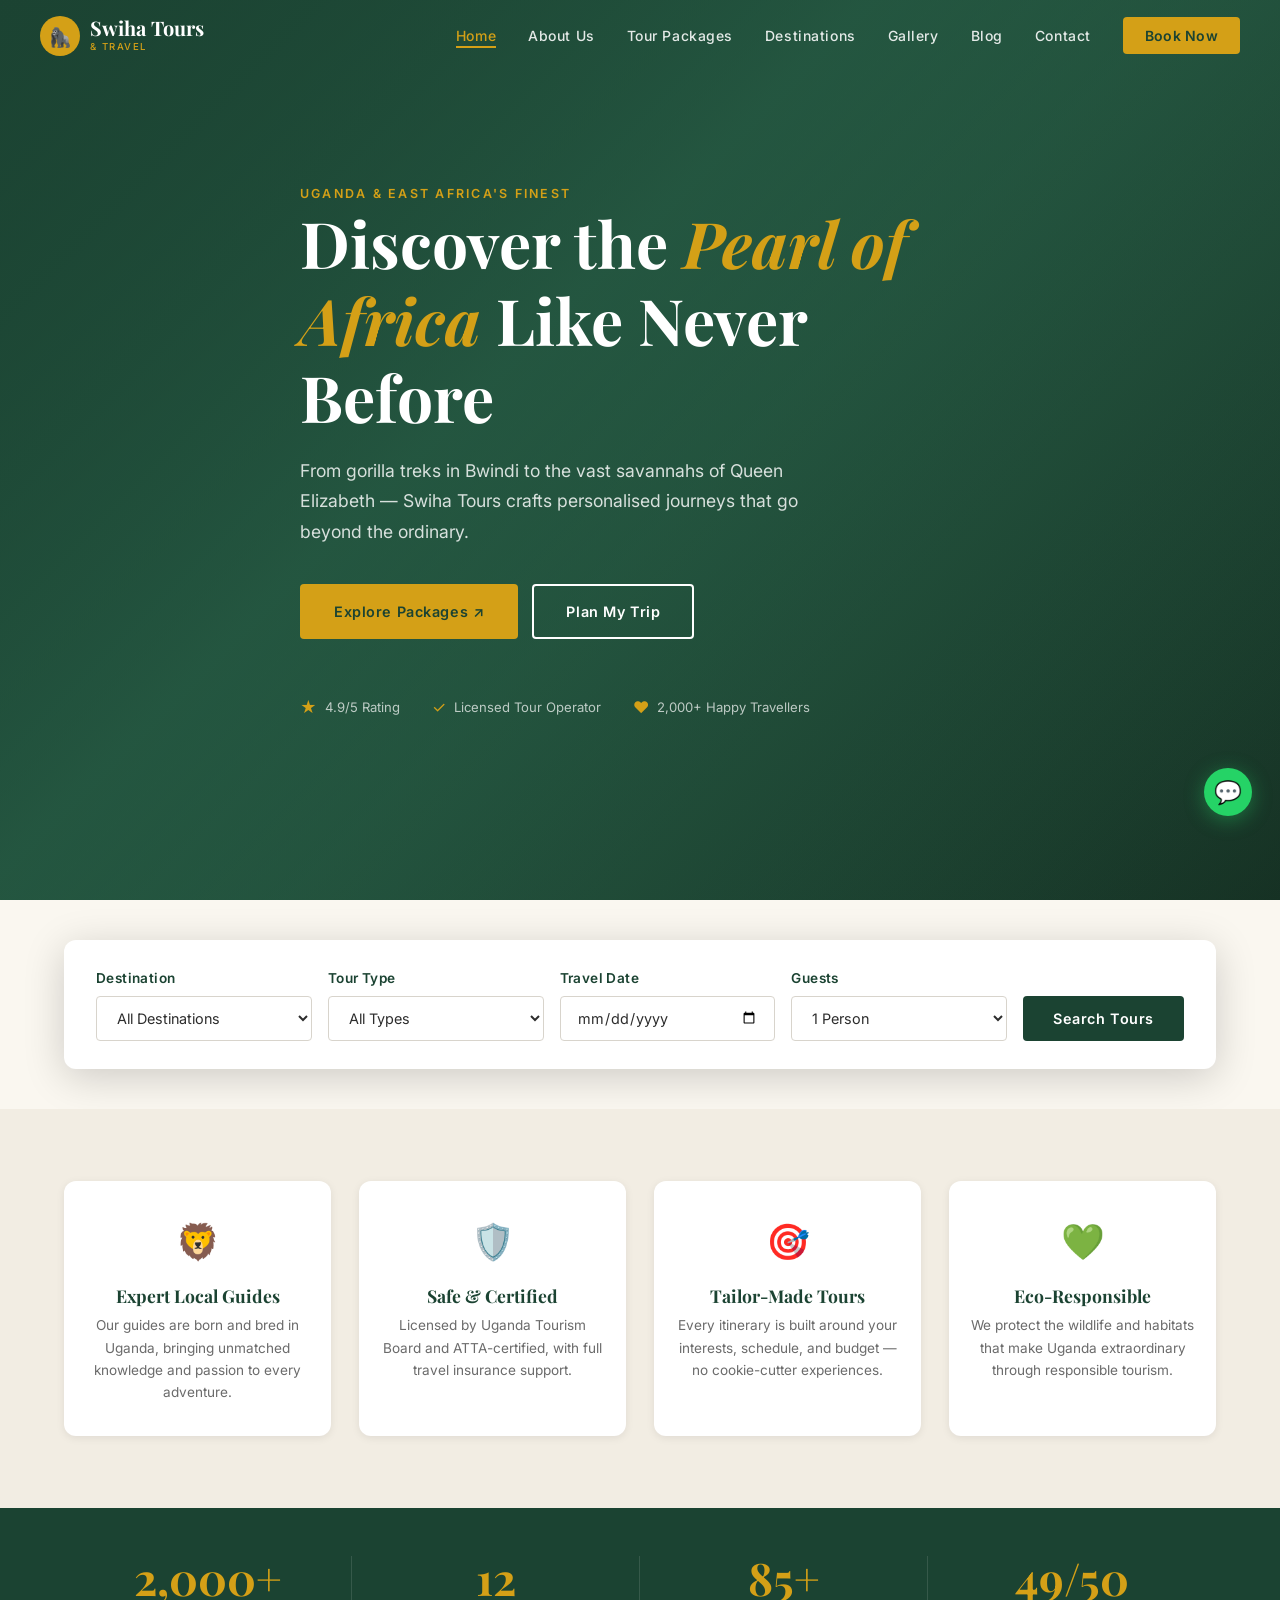
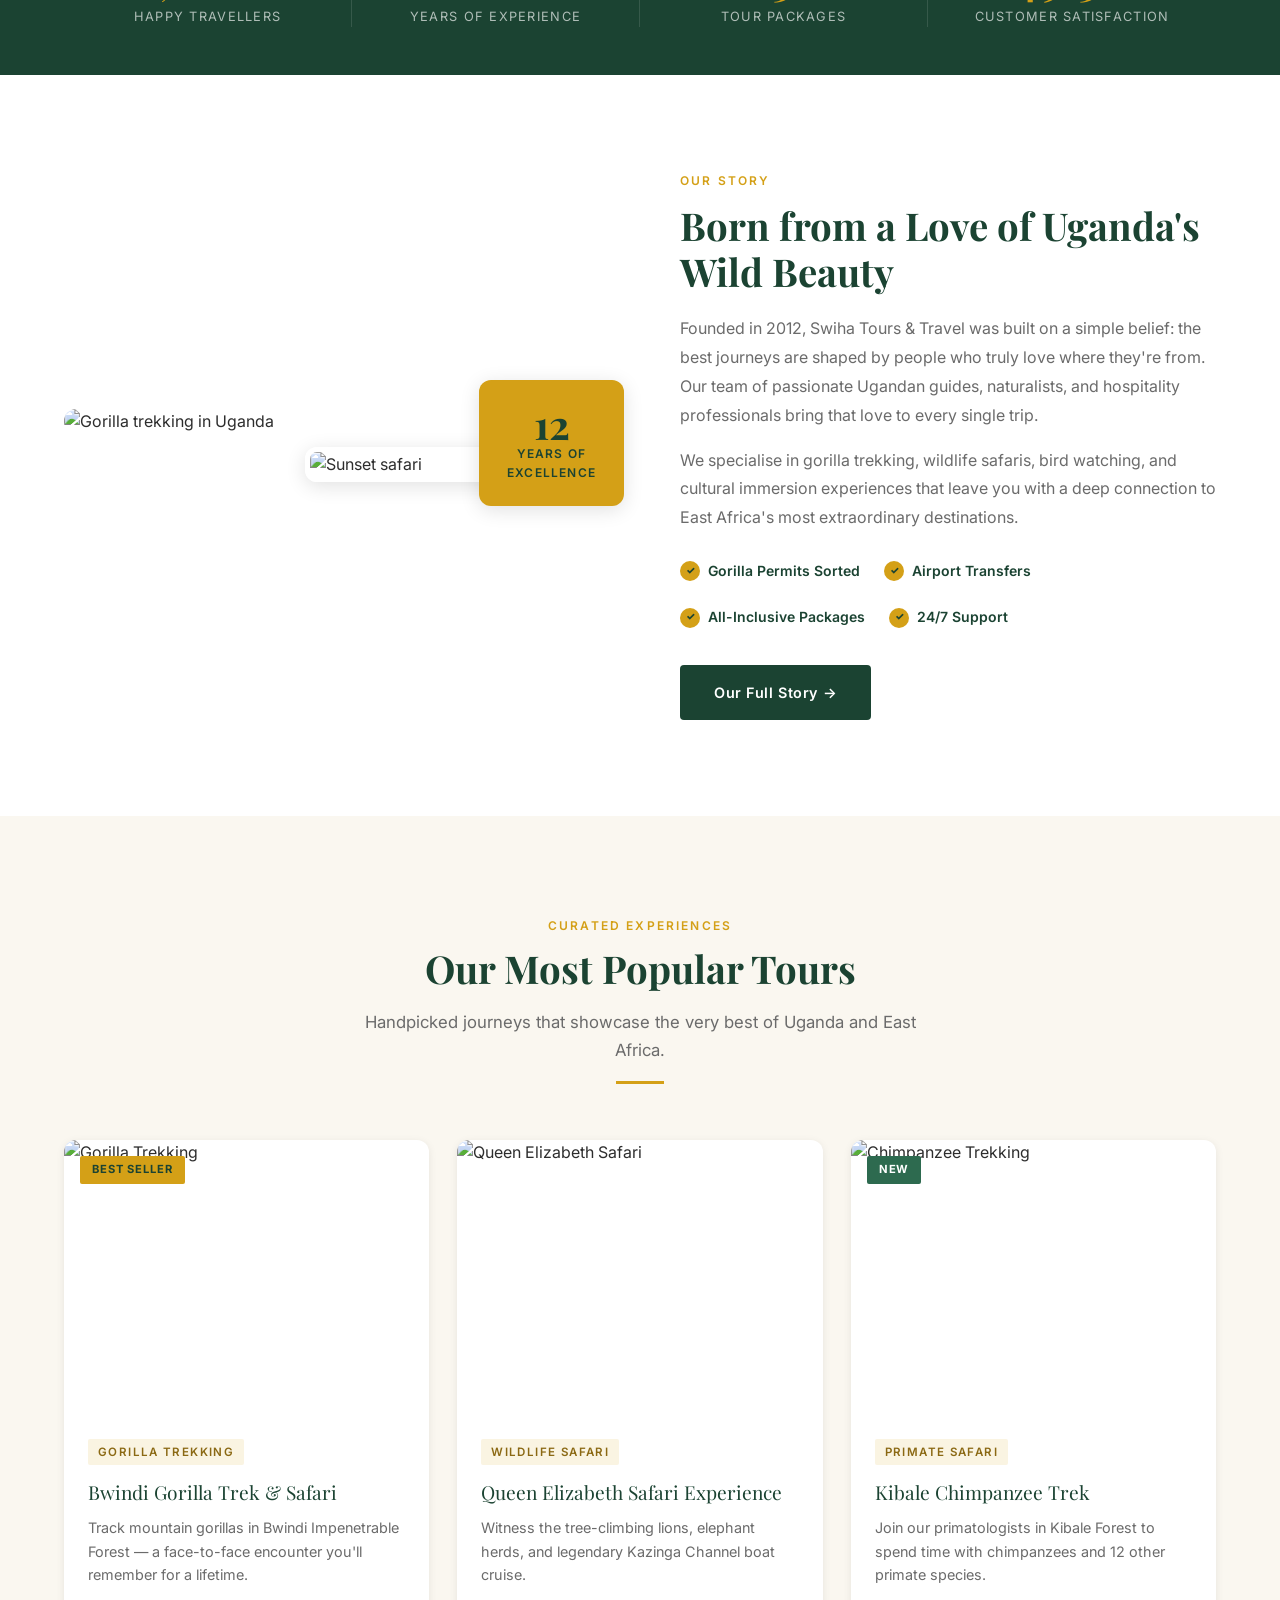
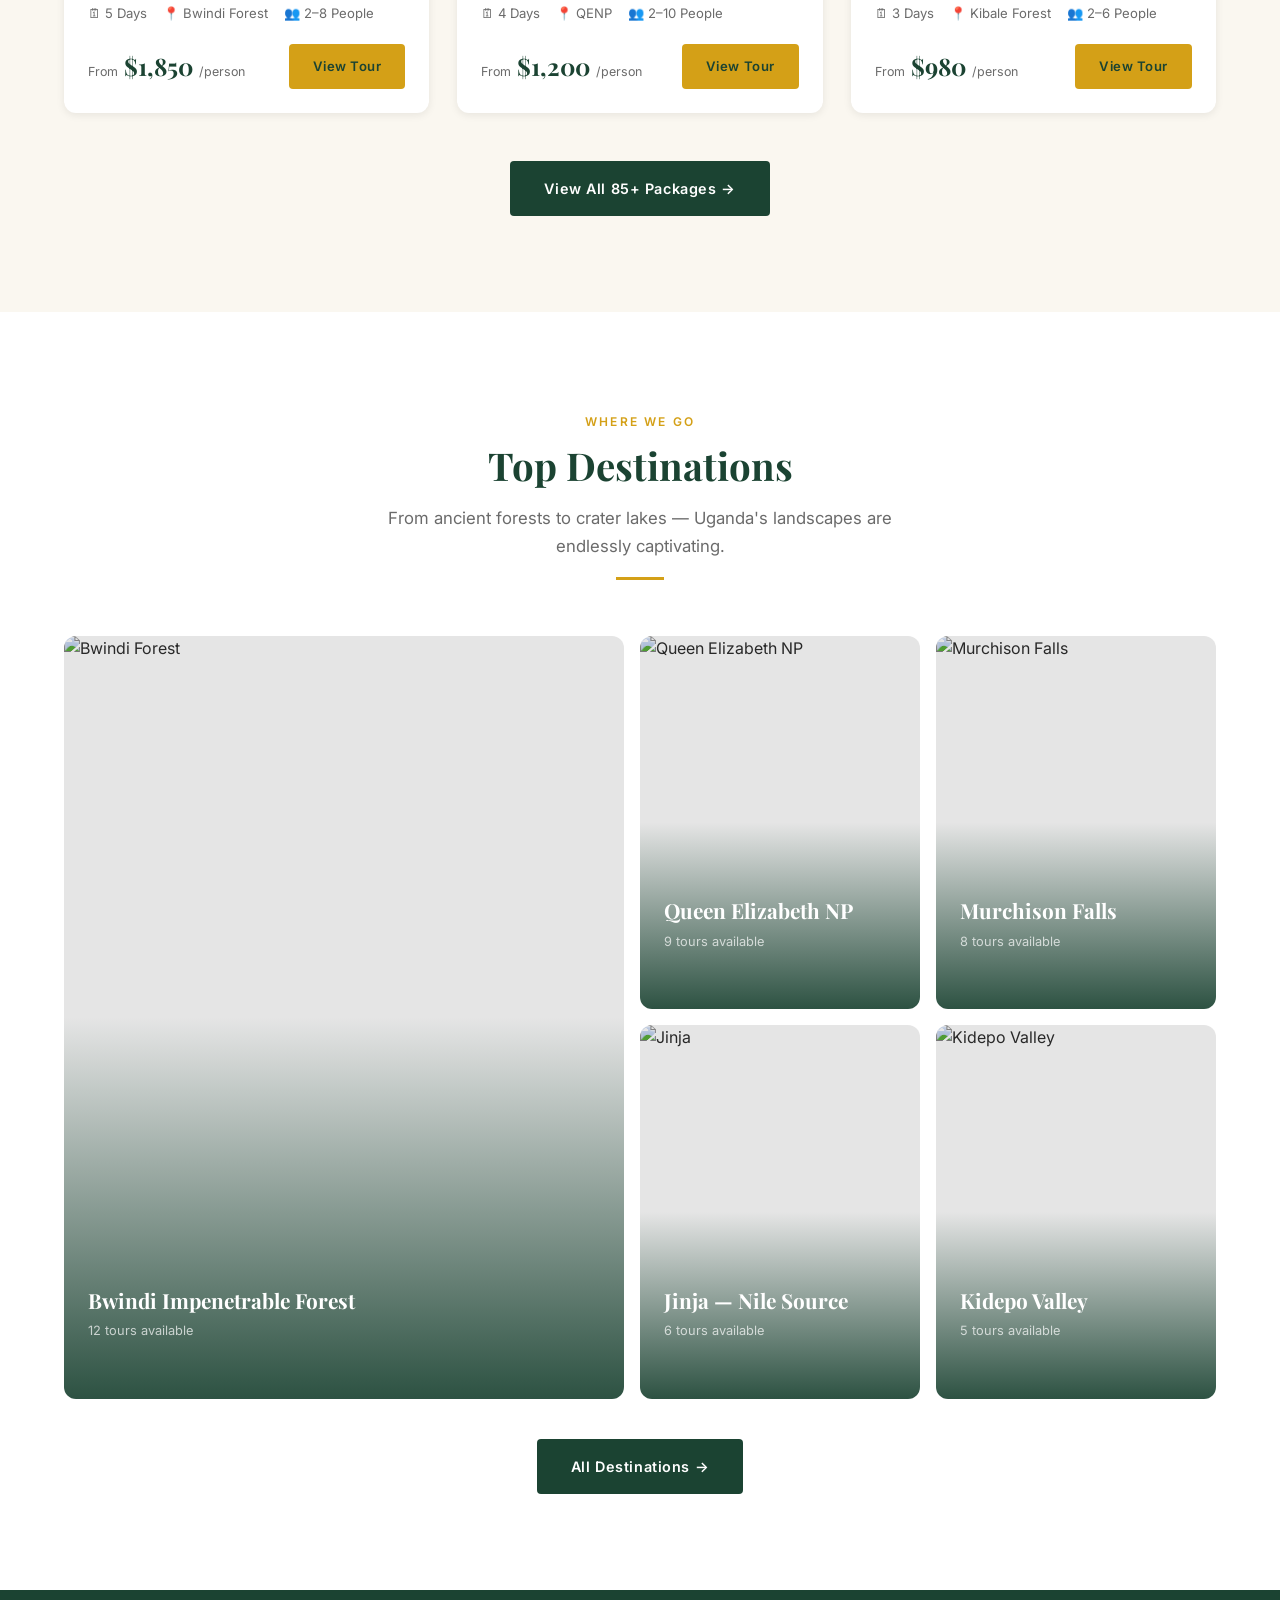
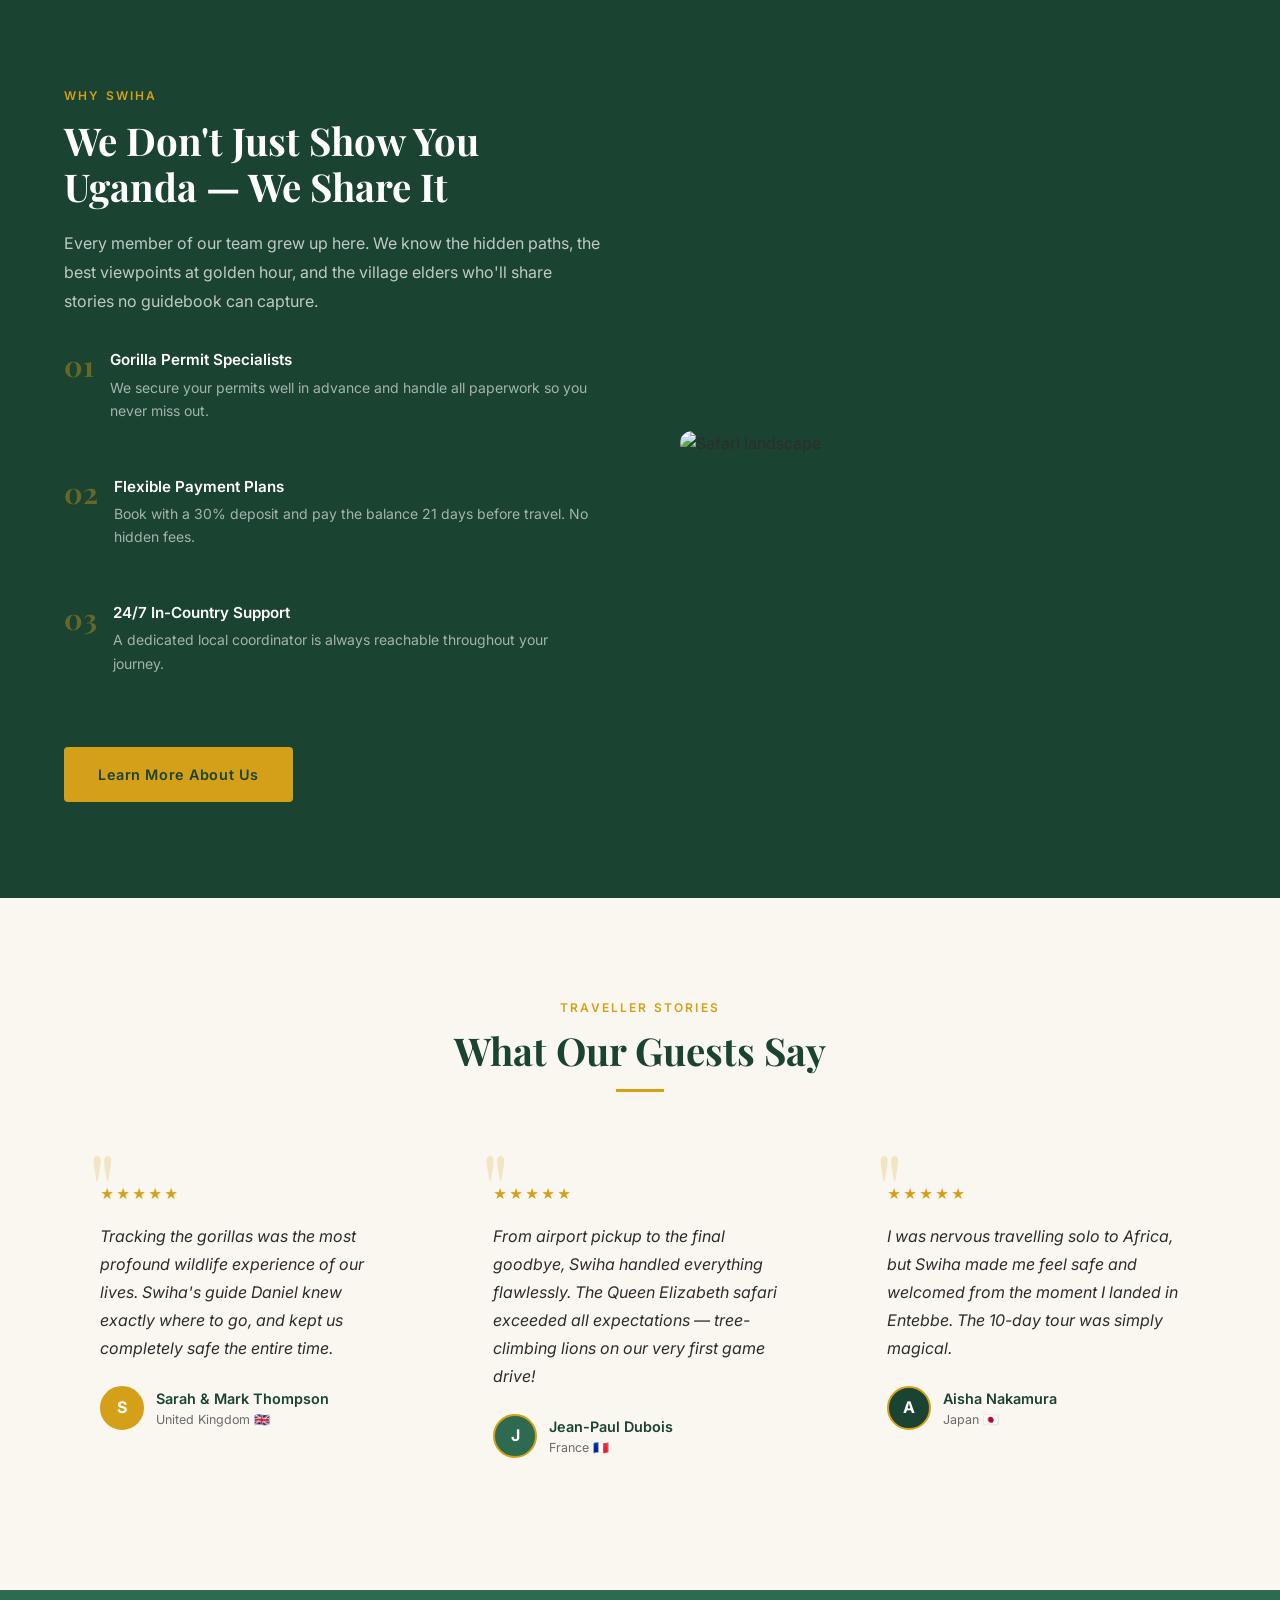
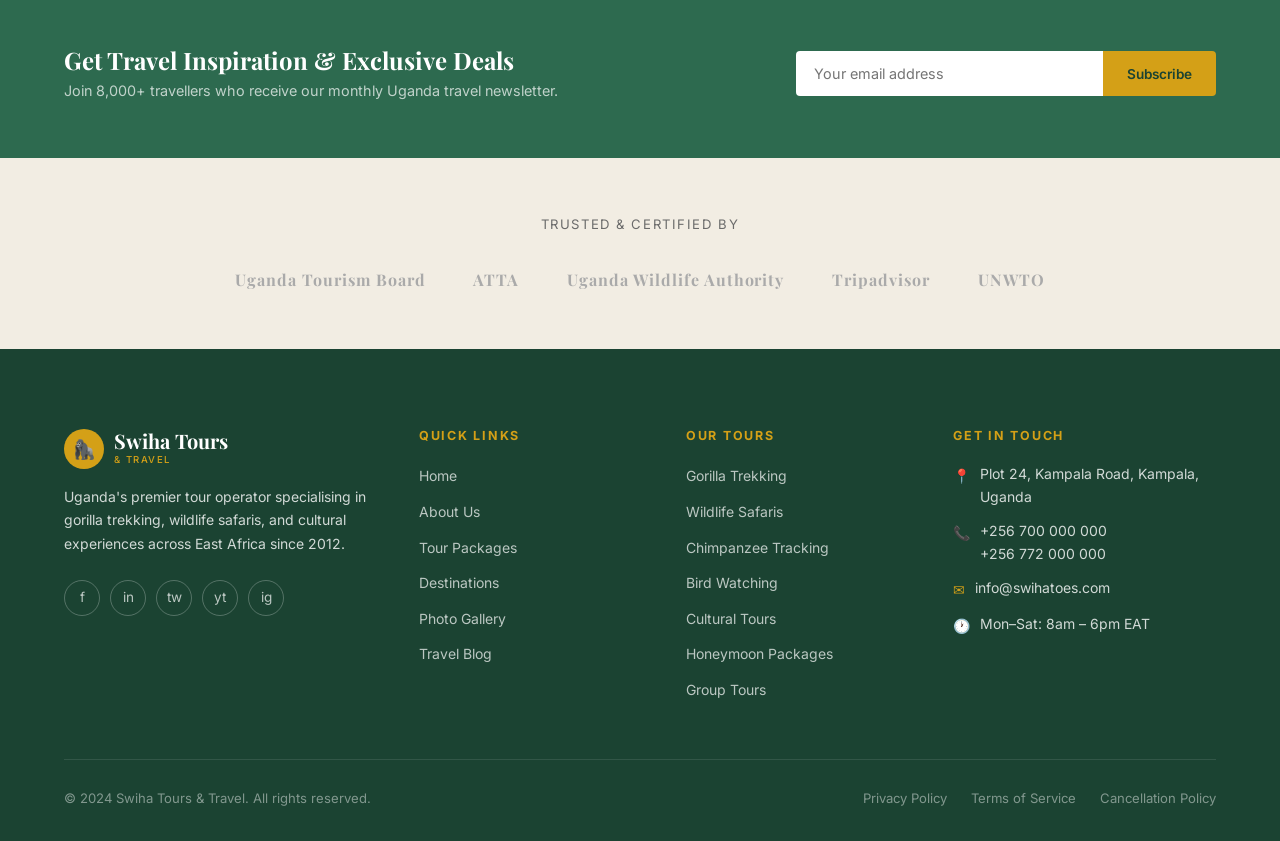
==== index.html @ c1be490f "initial commit" ====
<!DOCTYPE html>
<html lang="en">
<head>
  <meta charset="UTF-8" />
  <meta name="viewport" content="width=device-width, initial-scale=1.0" />
  <title>Swiha Tours & Travel — Discover Uganda & East Africa</title>
  <meta name="description" content="Swiha Tours & Travel offers unforgettable safari experiences, gorilla trekking, wildlife tours, and cultural adventures across Uganda and East Africa.">
  <link rel="stylesheet" href="css/style.css" />
  <style>
    /* ── Home-specific styles ── */
    .hero-home {
      min-height: 100vh;
      position: relative;
      display: flex;
      align-items: center;
      background: linear-gradient(135deg, #1B4332 0%, #2D6A4F 40%, #1a3a2a 100%);
      overflow: hidden;
    }
    .hero-home::before {
      content: '';
      position: absolute;
      inset: 0;
      background: url('https://images.unsplash.com/photo-1547036967-23d11aacaee0?w=1600&q=80') center/cover no-repeat;
      opacity: 0.38;
    }
    .hero-home::after {
      content: '';
      position: absolute;
      inset: 0;
      background: linear-gradient(135deg, rgba(27,67,50,0.85) 0%, rgba(27,67,50,0.4) 55%, rgba(0,0,0,0.15) 100%);
    }
    .hero-content-wrap {
      position: relative;
      z-index: 2;
      max-width: 680px;
    }
    .hero-content-wrap .eyebrow { margin-bottom: 16px; font-size: 0.78rem; }
    .hero-content-wrap h1 { color: var(--white); margin-bottom: 20px; }
    .hero-content-wrap h1 em { font-style: italic; color: var(--gold); }
    .hero-content-wrap p { color: rgba(255,255,255,0.82); font-size: 1.1rem; line-height: 1.75; margin-bottom: 36px; max-width: 500px; }
    .hero-btns { display: flex; gap: 14px; flex-wrap: wrap; margin-bottom: 56px; }
    .hero-scroll { display: flex; align-items: center; gap: 12px; color: rgba(255,255,255,0.55); font-size: 0.8rem; letter-spacing: 0.1em; text-transform: uppercase; }
    .scroll-line { width: 40px; height: 1.5px; background: rgba(255,255,255,0.35); }
    .hero-trust { display: flex; gap: 32px; flex-wrap: wrap; margin-top: 0; }
    .trust-item { display: flex; align-items: center; gap: 8px; color: rgba(255,255,255,0.7); font-size: 0.82rem; }
    .trust-icon { color: var(--gold); font-size: 1rem; }

    /* Search */
    .search-wrap { background: var(--ivory); padding: 40px 0; }

    /* Features strip */
    .features-strip { background: var(--cream); padding: 72px 0; }
    .features-grid { display: grid; grid-template-columns: repeat(4, 1fr); gap: 28px; }
    .feature-item { text-align: center; padding: 32px 20px; background: var(--white); border-radius: var(--radius-lg); box-shadow: var(--shadow-sm); transition: var(--transition); }
    .feature-item:hover { transform: translateY(-5px); box-shadow: var(--shadow-md); }
    .feature-icon { font-size: 2.2rem; margin-bottom: 16px; }
    .feature-item h4 { font-family: 'Playfair Display', serif; color: var(--green-dark); margin-bottom: 8px; }
    .feature-item p { font-size: 0.85rem; color: var(--text-muted); line-height: 1.65; }

    /* About */
    .about-home { background: var(--white); }
    .about-grid { display: grid; grid-template-columns: 1fr 1fr; gap: 80px; align-items: center; }
    .about-imgs { position: relative; padding-bottom: 48px; padding-right: 48px; }
    .about-imgs .img1 { border-radius: var(--radius-lg); width: 85%; }
    .about-imgs .img2 { position: absolute; bottom: 0; right: 0; width: 55%; border-radius: var(--radius-lg); border: 5px solid var(--white); box-shadow: var(--shadow-md); }
    .about-content .eyebrow { display: block; margin-bottom: 12px; }
    .about-content h2 { color: var(--green-dark); margin-bottom: 20px; }
    .about-content p { color: var(--text-muted); line-height: 1.8; margin-bottom: 16px; }
    .about-features { display: flex; gap: 24px; margin: 28px 0 36px; flex-wrap: wrap; }
    .about-feat { display: flex; align-items: center; gap: 8px; font-size: 0.875rem; font-weight: 600; color: var(--green-dark); }
    .about-feat::before { content: '✓'; display: inline-flex; align-items: center; justify-content: center; width: 20px; height: 20px; background: var(--gold); border-radius: 50%; color: var(--green-dark); font-size: 0.65rem; font-weight: 800; flex-shrink: 0; }

    /* Tours */
    .tours-section { background: var(--ivory); }

    /* Destinations */
    .destinations-section { background: var(--white); }
    .dest-grid { display: grid; grid-template-columns: 2fr 1fr 1fr; grid-template-rows: auto auto; gap: 16px; }
    .dest-grid .dest-card:first-child { grid-row: 1 / 3; }
    .dest-grid .dest-card:first-child img { aspect-ratio: auto; height: 100%; }

    /* Why us */
    .why-section { background: var(--green-dark); padding: 96px 0; }
    .why-grid { display: grid; grid-template-columns: 1fr 1fr; gap: 80px; align-items: center; }
    .why-content h2 { color: var(--white); margin-bottom: 20px; }
    .why-content .eyebrow { margin-bottom: 12px; display: block; }
    .why-content p { color: rgba(255,255,255,0.72); line-height: 1.8; margin-bottom: 36px; }
    .why-list { display: flex; flex-direction: column; gap: 20px; }
    .why-item { display: flex; gap: 16px; }
    .why-num { font-family: 'Playfair Display', serif; font-size: 1.8rem; font-weight: 700; color: var(--gold); opacity: 0.4; flex-shrink: 0; line-height: 1; }
    .why-item h4 { color: var(--white); margin-bottom: 6px; font-family: 'Inter', sans-serif; font-size: 0.95rem; font-weight: 600; }
    .why-item p { color: rgba(255,255,255,0.6); font-size: 0.875rem; line-height: 1.65; }
    .why-img img { border-radius: var(--radius-lg); width: 100%; }

    /* Testimonials */
    .testimonials-section { background: var(--ivory); }

    /* Blog */
    .blog-section { background: var(--white); }

    /* Partners */
    .partners-section { background: var(--cream); padding: 56px 0; }
    .partners-inner { text-align: center; }
    .partners-inner p { color: var(--text-muted); font-size: 0.82rem; text-transform: uppercase; letter-spacing: 0.12em; margin-bottom: 32px; }
    .partners-logos { display: flex; align-items: center; justify-content: center; gap: 48px; flex-wrap: wrap; }
    .partner-logo { font-family: 'Playfair Display', serif; font-size: 1rem; font-weight: 700; color: #AAAAAA; letter-spacing: 0.06em; transition: var(--transition); }
    .partner-logo:hover { color: var(--green-dark); }

    @media (max-width: 1024px) {
      .features-grid { grid-template-columns: repeat(2, 1fr); }
      .about-grid { grid-template-columns: 1fr; gap: 48px; }
      .why-grid { grid-template-columns: 1fr; gap: 48px; }
      .dest-grid { grid-template-columns: 1fr 1fr; grid-template-rows: auto; }
      .dest-grid .dest-card:first-child { grid-row: auto; }
      .dest-grid .dest-card:first-child img { aspect-ratio: 3/4; height: auto; }
    }
    @media (max-width: 768px) {
      .features-grid { grid-template-columns: 1fr; }
      .about-grid { gap: 40px; }
      .dest-grid { grid-template-columns: 1fr; }
      .why-grid { grid-template-columns: 1fr; }
    }
  </style>
</head>
<body>

<!-- ══ NAVBAR ══════════════════════════════════ -->
<nav class="navbar">
  <div class="navbar-inner">
    <a href="index.html" class="logo">
      <div class="logo-icon">🦍</div>
      <div>
        <div class="logo-text">Swiha Tours</div>
        <div class="logo-sub">& Travel</div>
      </div>
    </a>
    <ul class="nav-links">
      <li><a href="index.html" class="active">Home</a></li>
      <li><a href="about.html">About Us</a></li>
      <li><a href="packages.html">Tour Packages</a></li>
      <li><a href="destinations.html">Destinations</a></li>
      <li><a href="gallery.html">Gallery</a></li>
      <li><a href="blog.html">Blog</a></li>
      <li><a href="contact.html">Contact</a></li>
      <li><a href="booking.html" class="nav-cta">Book Now</a></li>
    </ul>
    <div class="hamburger" id="hamburger">
      <span></span><span></span><span></span>
    </div>
  </div>
</nav>

<!-- Mobile nav -->
<div class="mobile-nav" id="mobileNav">
  <button class="close-btn">✕</button>
  <a href="index.html">Home</a>
  <a href="about.html">About Us</a>
  <a href="packages.html">Tour Packages</a>
  <a href="destinations.html">Destinations</a>
  <a href="gallery.html">Gallery</a>
  <a href="blog.html">Blog</a>
  <a href="contact.html">Contact</a>
  <a href="booking.html">Book Now</a>
</div>

<!-- ══ HERO ════════════════════════════════════ -->
<section class="hero-home">
  <div class="container">
    <div class="hero-content-wrap">
      <span class="eyebrow">Uganda & East Africa's Finest</span>
      <h1>Discover the <em>Pearl of Africa</em> Like Never Before</h1>
      <p>From gorilla treks in Bwindi to the vast savannahs of Queen Elizabeth — Swiha Tours crafts personalised journeys that go beyond the ordinary.</p>
      <div class="hero-btns">
        <a href="packages.html" class="btn btn-primary">Explore Packages ↗</a>
        <a href="contact.html" class="btn btn-outline">Plan My Trip</a>
      </div>
      <div class="hero-trust">
        <div class="trust-item"><span class="trust-icon">★</span> 4.9/5 Rating</div>
        <div class="trust-item"><span class="trust-icon">✓</span> Licensed Tour Operator</div>
        <div class="trust-item"><span class="trust-icon">♥</span> 2,000+ Happy Travellers</div>
      </div>
    </div>
  </div>
</section>

<!-- ══ SEARCH BAR ═══════════════════════════════ -->
<div class="search-wrap">
  <div class="container">
    <form class="search-bar" id="tourSearchForm">
      <div class="form-group">
        <label class="form-label">Destination</label>
        <select class="form-control" name="destination">
          <option value="">All Destinations</option>
          <option>Bwindi Forest</option>
          <option>Queen Elizabeth NP</option>
          <option>Murchison Falls</option>
          <option>Kibale Forest</option>
          <option>Lake Mburo</option>
          <option>Kidepo Valley</option>
          <option>Rwenzori Mountains</option>
          <option>Jinja — Source of the Nile</option>
        </select>
      </div>
      <div class="form-group">
        <label class="form-label">Tour Type</label>
        <select class="form-control" name="type">
          <option value="">All Types</option>
          <option>Gorilla Trekking</option>
          <option>Wildlife Safari</option>
          <option>Bird Watching</option>
          <option>Cultural Tour</option>
          <option>Adventure & Hiking</option>
          <option>City & Heritage</option>
          <option>Honeymoon Package</option>
        </select>
      </div>
      <div class="form-group">
        <label class="form-label">Travel Date</label>
        <input type="date" class="form-control" name="date" min="">
      </div>
      <div class="form-group">
        <label class="form-label">Guests</label>
        <select class="form-control" name="guests">
          <option>1 Person</option>
          <option>2 People</option>
          <option>3–5 People</option>
          <option>6–10 People</option>
          <option>10+ People</option>
        </select>
      </div>
      <button type="submit" class="btn btn-green" style="padding:12px 28px;">Search Tours</button>
    </form>
  </div>
</div>

<!-- ══ FEATURES STRIP ═══════════════════════════ -->
<section class="features-strip">
  <div class="container">
    <div class="features-grid">
      <div class="feature-item reveal">
        <div class="feature-icon">🦁</div>
        <h4>Expert Local Guides</h4>
        <p>Our guides are born and bred in Uganda, bringing unmatched knowledge and passion to every adventure.</p>
      </div>
      <div class="feature-item reveal reveal-delay-1">
        <div class="feature-icon">🛡️</div>
        <h4>Safe & Certified</h4>
        <p>Licensed by Uganda Tourism Board and ATTA-certified, with full travel insurance support.</p>
      </div>
      <div class="feature-item reveal reveal-delay-2">
        <div class="feature-icon">🎯</div>
        <h4>Tailor-Made Tours</h4>
        <p>Every itinerary is built around your interests, schedule, and budget — no cookie-cutter experiences.</p>
      </div>
      <div class="feature-item reveal reveal-delay-3">
        <div class="feature-icon">💚</div>
        <h4>Eco-Responsible</h4>
        <p>We protect the wildlife and habitats that make Uganda extraordinary through responsible tourism.</p>
      </div>
    </div>
  </div>
</section>

<!-- ══ STATS ═════════════════════════════════════ -->
<div class="stats-bar">
  <div class="container">
    <div class="stats-grid">
      <div class="stat-item">
        <div class="stat-num" data-count="2000" data-suffix="+">2000+</div>
        <div class="stat-label">Happy Travellers</div>
      </div>
      <div class="stat-item">
        <div class="stat-num" data-count="12" data-suffix="">12</div>
        <div class="stat-label">Years of Experience</div>
      </div>
      <div class="stat-item">
        <div class="stat-num" data-count="85" data-suffix="+">85+</div>
        <div class="stat-label">Tour Packages</div>
      </div>
      <div class="stat-item">
        <div class="stat-num" data-count="49" data-suffix="/50">49/50</div>
        <div class="stat-label">Customer Satisfaction</div>
      </div>
    </div>
  </div>
</div>

<!-- ══ ABOUT (HOME SNIPPET) ═════════════════════ -->
<section class="section about-home">
  <div class="container">
    <div class="about-grid">
      <div class="about-imgs reveal">
        <img class="img1" src="https://images.unsplash.com/photo-1516426122078-c23e76319801?w=700&q=80" alt="Gorilla trekking in Uganda" />
        <img class="img2" src="https://images.unsplash.com/photo-1547036967-23d11aacaee0?w=400&q=80" alt="Sunset safari" />
        <div class="experience-badge">
          <div class="num">12</div>
          <div class="lbl">Years of<br>Excellence</div>
        </div>
      </div>
      <div class="about-content reveal reveal-delay-1">
        <span class="eyebrow">Our Story</span>
        <h2>Born from a Love of Uganda's Wild Beauty</h2>
        <p>Founded in 2012, Swiha Tours & Travel was built on a simple belief: the best journeys are shaped by people who truly love where they're from. Our team of passionate Ugandan guides, naturalists, and hospitality professionals bring that love to every single trip.</p>
        <p>We specialise in gorilla trekking, wildlife safaris, bird watching, and cultural immersion experiences that leave you with a deep connection to East Africa's most extraordinary destinations.</p>
        <div class="about-features">
          <div class="about-feat">Gorilla Permits Sorted</div>
          <div class="about-feat">Airport Transfers</div>
          <div class="about-feat">All-Inclusive Packages</div>
          <div class="about-feat">24/7 Support</div>
        </div>
        <a href="about.html" class="btn btn-green">Our Full Story →</a>
      </div>
    </div>
  </div>
</section>

<!-- ══ TOUR PACKAGES ═════════════════════════════ -->
<section class="section tours-section">
  <div class="container">
    <div class="section-header center">
      <span class="eyebrow">Curated Experiences</span>
      <h2>Our Most Popular Tours</h2>
      <p>Handpicked journeys that showcase the very best of Uganda and East Africa.</p>
      <div class="title-line"></div>
    </div>
    <div class="grid-3">

      <div class="card reveal">
        <div class="card-img">
          <img src="https://images.unsplash.com/photo-1516426122078-c23e76319801?w=600&q=80" alt="Gorilla Trekking" />
          <span class="badge">Best Seller</span>
        </div>
        <div class="card-body">
          <span class="card-tag">Gorilla Trekking</span>
          <div class="card-title">Bwindi Gorilla Trek & Safari</div>
          <div class="card-text">Track mountain gorillas in Bwindi Impenetrable Forest — a face-to-face encounter you'll remember for a lifetime.</div>
          <div class="card-meta">
            <span>🗓 5 Days</span>
            <span>📍 Bwindi Forest</span>
            <span>👥 2–8 People</span>
          </div>
          <div style="display:flex;justify-content:space-between;align-items:center;">
            <div class="card-price">
              <span class="from">From</span>
              <span class="amount">$1,850</span>
              <span class="per">/person</span>
            </div>
            <a href="packages.html" class="btn btn-primary btn-sm">View Tour</a>
          </div>
        </div>
      </div>

      <div class="card reveal reveal-delay-1">
        <div class="card-img">
          <img src="https://images.unsplash.com/photo-1547036967-23d11aacaee0?w=600&q=80" alt="Queen Elizabeth Safari" />
        </div>
        <div class="card-body">
          <span class="card-tag">Wildlife Safari</span>
          <div class="card-title">Queen Elizabeth Safari Experience</div>
          <div class="card-text">Witness the tree-climbing lions, elephant herds, and legendary Kazinga Channel boat cruise.</div>
          <div class="card-meta">
            <span>🗓 4 Days</span>
            <span>📍 QENP</span>
            <span>👥 2–10 People</span>
          </div>
          <div style="display:flex;justify-content:space-between;align-items:center;">
            <div class="card-price">
              <span class="from">From</span>
              <span class="amount">$1,200</span>
              <span class="per">/person</span>
            </div>
            <a href="packages.html" class="btn btn-primary btn-sm">View Tour</a>
          </div>
        </div>
      </div>

      <div class="card reveal reveal-delay-2">
        <div class="card-img">
          <img src="https://images.unsplash.com/photo-1504432842672-1a79f78e4084?w=600&q=80" alt="Chimpanzee Trekking" />
          <span class="badge badge-green">New</span>
        </div>
        <div class="card-body">
          <span class="card-tag">Primate Safari</span>
          <div class="card-title">Kibale Chimpanzee Trek</div>
          <div class="card-text">Join our primatologists in Kibale Forest to spend time with chimpanzees and 12 other primate species.</div>
          <div class="card-meta">
            <span>🗓 3 Days</span>
            <span>📍 Kibale Forest</span>
            <span>👥 2–6 People</span>
          </div>
          <div style="display:flex;justify-content:space-between;align-items:center;">
            <div class="card-price">
              <span class="from">From</span>
              <span class="amount">$980</span>
              <span class="per">/person</span>
            </div>
            <a href="packages.html" class="btn btn-primary btn-sm">View Tour</a>
          </div>
        </div>
      </div>

    </div>
    <div style="text-align:center;margin-top:48px;">
      <a href="packages.html" class="btn btn-green">View All 85+ Packages →</a>
    </div>
  </div>
</section>

<!-- ══ DESTINATIONS ══════════════════════════════ -->
<section class="section destinations-section">
  <div class="container">
    <div class="section-header center">
      <span class="eyebrow">Where We Go</span>
      <h2>Top Destinations</h2>
      <p>From ancient forests to crater lakes — Uganda's landscapes are endlessly captivating.</p>
      <div class="title-line"></div>
    </div>
    <div class="dest-grid">
      <div class="dest-card">
        <img src="https://images.unsplash.com/photo-1516426122078-c23e76319801?w=800&q=80" alt="Bwindi Forest" />
        <div class="dest-overlay">
          <div class="dest-name">Bwindi Impenetrable Forest</div>
          <div class="dest-tours">12 tours available</div>
          <a href="destinations.html" class="dest-arrow">Explore ↗</a>
        </div>
      </div>
      <div class="dest-card">
        <img src="https://images.unsplash.com/photo-1547036967-23d11aacaee0?w=500&q=80" alt="Queen Elizabeth NP" />
        <div class="dest-overlay">
          <div class="dest-name">Queen Elizabeth NP</div>
          <div class="dest-tours">9 tours available</div>
          <a href="destinations.html" class="dest-arrow">Explore ↗</a>
        </div>
      </div>
      <div class="dest-card">
        <img src="https://images.unsplash.com/photo-1504432842672-1a79f78e4084?w=500&q=80" alt="Murchison Falls" />
        <div class="dest-overlay">
          <div class="dest-name">Murchison Falls</div>
          <div class="dest-tours">8 tours available</div>
          <a href="destinations.html" class="dest-arrow">Explore ↗</a>
        </div>
      </div>
      <div class="dest-card">
        <img src="https://images.unsplash.com/photo-1562159948-7e776f7a5e5c?w=500&q=80" alt="Jinja" />
        <div class="dest-overlay">
          <div class="dest-name">Jinja — Nile Source</div>
          <div class="dest-tours">6 tours available</div>
          <a href="destinations.html" class="dest-arrow">Explore ↗</a>
        </div>
      </div>
      <div class="dest-card">
        <img src="https://images.unsplash.com/photo-1591825729269-caeb344f6df2?w=500&q=80" alt="Kidepo Valley" />
        <div class="dest-overlay">
          <div class="dest-name">Kidepo Valley</div>
          <div class="dest-tours">5 tours available</div>
          <a href="destinations.html" class="dest-arrow">Explore ↗</a>
        </div>
      </div>
    </div>
    <div style="text-align:center;margin-top:40px;">
      <a href="destinations.html" class="btn btn-green">All Destinations →</a>
    </div>
  </div>
</section>

<!-- ══ WHY US ═════════════════════════════════════ -->
<section class="why-section">
  <div class="container">
    <div class="why-grid">
      <div class="why-content">
        <span class="eyebrow">Why Swiha</span>
        <h2>We Don't Just Show You Uganda — We Share It</h2>
        <p>Every member of our team grew up here. We know the hidden paths, the best viewpoints at golden hour, and the village elders who'll share stories no guidebook can capture.</p>
        <div class="why-list">
          <div class="why-item">
            <div class="why-num">01</div>
            <div>
              <h4>Gorilla Permit Specialists</h4>
              <p>We secure your permits well in advance and handle all paperwork so you never miss out.</p>
            </div>
          </div>
          <div class="why-item">
            <div class="why-num">02</div>
            <div>
              <h4>Flexible Payment Plans</h4>
              <p>Book with a 30% deposit and pay the balance 21 days before travel. No hidden fees.</p>
            </div>
          </div>
          <div class="why-item">
            <div class="why-num">03</div>
            <div>
              <h4>24/7 In-Country Support</h4>
              <p>A dedicated local coordinator is always reachable throughout your journey.</p>
            </div>
          </div>
        </div>
        <div style="margin-top:36px;">
          <a href="about.html" class="btn btn-primary">Learn More About Us</a>
        </div>
      </div>
      <div class="why-img reveal">
        <img src="https://images.unsplash.com/photo-1591825729269-caeb344f6df2?w=700&q=80" alt="Safari landscape" style="border-radius:12px;width:100%;" />
      </div>
    </div>
  </div>
</section>

<!-- ══ TESTIMONIALS ══════════════════════════════ -->
<section class="section testimonials-section">
  <div class="container">
    <div class="section-header center">
      <span class="eyebrow">Traveller Stories</span>
      <h2>What Our Guests Say</h2>
      <div class="title-line"></div>
    </div>
    <div class="grid-3">
      <div class="testimonial-card reveal">
        <div class="stars">★★★★★</div>
        <p class="testimonial-text">Tracking the gorillas was the most profound wildlife experience of our lives. Swiha's guide Daniel knew exactly where to go, and kept us completely safe the entire time.</p>
        <div class="testimonial-author">
          <div class="testimonial-avatar" style="background:#D4A017;display:flex;align-items:center;justify-content:center;color:white;font-weight:700;">S</div>
          <div>
            <div class="testimonial-name">Sarah & Mark Thompson</div>
            <div class="testimonial-origin">United Kingdom 🇬🇧</div>
          </div>
        </div>
      </div>
      <div class="testimonial-card reveal reveal-delay-1">
        <div class="stars">★★★★★</div>
        <p class="testimonial-text">From airport pickup to the final goodbye, Swiha handled everything flawlessly. The Queen Elizabeth safari exceeded all expectations — tree-climbing lions on our very first game drive!</p>
        <div class="testimonial-author">
          <div class="testimonial-avatar" style="background:#2D6A4F;display:flex;align-items:center;justify-content:center;color:white;font-weight:700;">J</div>
          <div>
            <div class="testimonial-name">Jean-Paul Dubois</div>
            <div class="testimonial-origin">France 🇫🇷</div>
          </div>
        </div>
      </div>
      <div class="testimonial-card reveal reveal-delay-2">
        <div class="stars">★★★★★</div>
        <p class="testimonial-text">I was nervous travelling solo to Africa, but Swiha made me feel safe and welcomed from the moment I landed in Entebbe. The 10-day tour was simply magical.</p>
        <div class="testimonial-author">
          <div class="testimonial-avatar" style="background:#1B4332;display:flex;align-items:center;justify-content:center;color:white;font-weight:700;">A</div>
          <div>
            <div class="testimonial-name">Aisha Nakamura</div>
            <div class="testimonial-origin">Japan 🇯🇵</div>
          </div>
        </div>
      </div>
    </div>
  </div>
</section>

<!-- ══ NEWSLETTER ════════════════════════════════ -->
<div class="newsletter-strip">
  <div class="container">
    <div class="newsletter-inner">
      <div>
        <h3>Get Travel Inspiration & Exclusive Deals</h3>
        <p>Join 8,000+ travellers who receive our monthly Uganda travel newsletter.</p>
      </div>
      <form class="newsletter-form" onsubmit="return false;">
        <input type="email" placeholder="Your email address" />
        <button type="submit">Subscribe</button>
      </form>
    </div>
  </div>
</div>

<!-- ══ PARTNERS ══════════════════════════════════ -->
<section class="partners-section">
  <div class="container">
    <div class="partners-inner">
      <p>Trusted & Certified By</p>
      <div class="partners-logos">
        <span class="partner-logo">Uganda Tourism Board</span>
        <span class="partner-logo">ATTA</span>
        <span class="partner-logo">Uganda Wildlife Authority</span>
        <span class="partner-logo">Tripadvisor</span>
        <span class="partner-logo">UNWTO</span>
      </div>
    </div>
  </div>
</section>

<!-- ══ FOOTER ════════════════════════════════════ -->
<footer>
  <div class="container">
    <div class="footer-grid">
      <div class="footer-brand">
        <a href="index.html" class="logo">
          <div class="logo-icon">🦍</div>
          <div>
            <div class="logo-text">Swiha Tours</div>
            <div class="logo-sub">& Travel</div>
          </div>
        </a>
        <p>Uganda's premier tour operator specialising in gorilla trekking, wildlife safaris, and cultural experiences across East Africa since 2012.</p>
        <div class="footer-socials">
          <div class="social-btn">f</div>
          <div class="social-btn">in</div>
          <div class="social-btn">tw</div>
          <div class="social-btn">yt</div>
          <div class="social-btn">ig</div>
        </div>
      </div>
      <div class="footer-col">
        <h4>Quick Links</h4>
        <ul class="footer-links">
          <li><a href="index.html">Home</a></li>
          <li><a href="about.html">About Us</a></li>
          <li><a href="packages.html">Tour Packages</a></li>
          <li><a href="destinations.html">Destinations</a></li>
          <li><a href="gallery.html">Photo Gallery</a></li>
          <li><a href="blog.html">Travel Blog</a></li>
        </ul>
      </div>
      <div class="footer-col">
        <h4>Our Tours</h4>
        <ul class="footer-links">
          <li><a href="packages.html">Gorilla Trekking</a></li>
          <li><a href="packages.html">Wildlife Safaris</a></li>
          <li><a href="packages.html">Chimpanzee Tracking</a></li>
          <li><a href="packages.html">Bird Watching</a></li>
          <li><a href="packages.html">Cultural Tours</a></li>
          <li><a href="packages.html">Honeymoon Packages</a></li>
          <li><a href="packages.html">Group Tours</a></li>
        </ul>
      </div>
      <div class="footer-col">
        <h4>Get in Touch</h4>
        <div class="footer-contact-item"><span class="icon">📍</span><span>Plot 24, Kampala Road, Kampala, Uganda</span></div>
        <div class="footer-contact-item"><span class="icon">📞</span><span>+256 700 000 000<br>+256 772 000 000</span></div>
        <div class="footer-contact-item"><span class="icon">✉</span><span>info@swihatoes.com</span></div>
        <div class="footer-contact-item"><span class="icon">🕐</span><span>Mon–Sat: 8am – 6pm EAT</span></div>
      </div>
    </div>
    <div class="footer-bottom">
      <p>© 2024 Swiha Tours & Travel. All rights reserved.</p>
      <div class="footer-bottom-links">
        <a href="#">Privacy Policy</a>
        <a href="#">Terms of Service</a>
        <a href="#">Cancellation Policy</a>
      </div>
    </div>
  </div>
</footer>

<!-- Floating buttons -->
<a href="https://wa.me/256700000000" class="whatsapp-float" title="Chat on WhatsApp">💬</a>
<button class="back-to-top" aria-label="Back to top">↑</button>

<script src="js/main.js"></script>
<script>
  // Set min date for search form
  document.querySelector('input[type="date"]').min = new Date().toISOString().split('T')[0];

  // Tour search redirect (frontend only — backend will handle actual filtering)
  document.getElementById('tourSearchForm').addEventListener('submit', (e) => {
    e.preventDefault();
    window.location.href = 'packages.html';
  });
</script>
</body>
</html>
---- css/style.css ----
/* =============================================
   SWIHA TOURS & TRAVEL — Global Stylesheet
   ============================================= */

@import url('https://fonts.googleapis.com/css2?family=Playfair+Display:ital,wght@0,400;0,600;0,700;0,900;1,400;1,600&family=Inter:wght@300;400;500;600;700&display=swap');

/* ── CSS Variables ── */
:root {
  --green-dark:   #1B4332;
  --green-mid:    #2D6A4F;
  --green-light:  #52B788;
  --gold:         #D4A017;
  --gold-light:   #F0C040;
  --gold-dark:    #8B6914;
  --ivory:        #FAF7F0;
  --cream:        #F2EDE3;
  --charcoal:     #2D2D2D;
  --text-muted:   #6B6B6B;
  --white:        #FFFFFF;
  --shadow-sm:    0 2px 8px rgba(0,0,0,0.08);
  --shadow-md:    0 4px 20px rgba(0,0,0,0.12);
  --shadow-lg:    0 8px 40px rgba(0,0,0,0.18);
  --radius:       4px;
  --radius-lg:    12px;
  --transition:   all 0.3s ease;
}

/* ── Reset ── */
*, *::before, *::after { box-sizing: border-box; margin: 0; padding: 0; }
html { scroll-behavior: smooth; }
body {
  font-family: 'Inter', sans-serif;
  color: var(--charcoal);
  background: var(--white);
  line-height: 1.6;
  font-size: 16px;
}
img { max-width: 100%; display: block; }
a { text-decoration: none; color: inherit; }
ul { list-style: none; }

/* ── Typography ── */
h1, h2, h3, h4 {
  font-family: 'Playfair Display', serif;
  line-height: 1.2;
  font-weight: 700;
}
h1 { font-size: clamp(2.4rem, 5vw, 4rem); }
h2 { font-size: clamp(1.8rem, 3vw, 2.8rem); }
h3 { font-size: clamp(1.2rem, 2vw, 1.6rem); }
h4 { font-size: 1.1rem; }

.eyebrow {
  font-family: 'Inter', sans-serif;
  font-size: 0.75rem;
  font-weight: 600;
  letter-spacing: 0.18em;
  text-transform: uppercase;
  color: var(--gold);
}

/* ── Layout ── */
.container { max-width: 1200px; margin: 0 auto; padding: 0 24px; }
.section { padding: 96px 0; }
.section-sm { padding: 64px 0; }

/* ── NAVBAR ── */
.navbar {
  position: fixed;
  top: 0;
  left: 0;
  right: 0;
  z-index: 1000;
  padding: 0 24px;
  height: 72px;
  display: flex;
  align-items: center;
  transition: var(--transition);
  background: transparent;
}
.navbar.scrolled {
  background: rgba(27, 67, 50, 0.97);
  backdrop-filter: blur(12px);
  box-shadow: var(--shadow-md);
}
.navbar-inner {
  max-width: 1200px;
  margin: 0 auto;
  width: 100%;
  display: flex;
  align-items: center;
  justify-content: space-between;
}
.logo {
  display: flex;
  align-items: center;
  gap: 10px;
  color: var(--white);
  font-family: 'Playfair Display', serif;
}
.logo-icon {
  width: 40px;
  height: 40px;
  background: var(--gold);
  border-radius: 50%;
  display: flex;
  align-items: center;
  justify-content: center;
  font-size: 1.2rem;
}
.logo-text { font-size: 1.25rem; font-weight: 700; line-height: 1.1; }
.logo-sub  { font-size: 0.6rem; letter-spacing: 0.15em; text-transform: uppercase; color: var(--gold); font-family: 'Inter', sans-serif; font-weight: 500; }

.nav-links { display: flex; align-items: center; gap: 32px; }
.nav-links a {
  color: rgba(255,255,255,0.88);
  font-size: 0.875rem;
  font-weight: 500;
  letter-spacing: 0.04em;
  transition: var(--transition);
  position: relative;
}
.nav-links a::after {
  content: '';
  position: absolute;
  bottom: -4px; left: 0;
  width: 0; height: 2px;
  background: var(--gold);
  transition: var(--transition);
}
.nav-links a:hover { color: var(--gold); }
.nav-links a:hover::after, .nav-links a.active::after { width: 100%; }
.nav-links a.active { color: var(--gold); }
.nav-cta {
  background: var(--gold) !important;
  color: var(--green-dark) !important;
  padding: 10px 22px !important;
  border-radius: var(--radius) !important;
  font-weight: 600 !important;
  letter-spacing: 0.02em !important;
}
.nav-cta::after { display: none !important; }
.nav-cta:hover { background: var(--gold-light) !important; transform: translateY(-1px); }

.hamburger { display: none; flex-direction: column; gap: 5px; cursor: pointer; padding: 4px; }
.hamburger span { width: 24px; height: 2px; background: var(--white); transition: var(--transition); border-radius: 2px; }

/* ── BUTTONS ── */
.btn {
  display: inline-flex;
  align-items: center;
  gap: 8px;
  padding: 14px 32px;
  border-radius: var(--radius);
  font-family: 'Inter', sans-serif;
  font-size: 0.9rem;
  font-weight: 600;
  letter-spacing: 0.04em;
  cursor: pointer;
  border: 2px solid transparent;
  transition: var(--transition);
}
.btn-primary {
  background: var(--gold);
  color: var(--green-dark);
}
.btn-primary:hover {
  background: var(--gold-light);
  transform: translateY(-2px);
  box-shadow: 0 6px 20px rgba(212,160,23,0.4);
}
.btn-outline {
  background: transparent;
  border-color: var(--white);
  color: var(--white);
}
.btn-outline:hover {
  background: var(--white);
  color: var(--green-dark);
  transform: translateY(-2px);
}
.btn-green {
  background: var(--green-dark);
  color: var(--white);
}
.btn-green:hover {
  background: var(--green-mid);
  transform: translateY(-2px);
  box-shadow: 0 6px 20px rgba(27,67,50,0.35);
}
.btn-sm { padding: 10px 22px; font-size: 0.82rem; }

/* ── HERO (shared base) ── */
.hero {
  min-height: 100vh;
  position: relative;
  display: flex;
  align-items: center;
  overflow: hidden;
}
.hero-bg {
  position: absolute;
  inset: 0;
  background-size: cover;
  background-position: center;
  background-repeat: no-repeat;
}
.hero-bg::after {
  content: '';
  position: absolute;
  inset: 0;
  background: linear-gradient(135deg, rgba(27,67,50,0.82) 0%, rgba(27,67,50,0.45) 60%, rgba(0,0,0,0.2) 100%);
}
.hero-content { position: relative; z-index: 2; }

/* ── PAGE HERO (inner pages) ── */
.page-hero {
  height: 420px;
  position: relative;
  display: flex;
  align-items: flex-end;
  overflow: hidden;
}
.page-hero-bg {
  position: absolute;
  inset: 0;
  background-size: cover;
  background-position: center;
}
.page-hero-bg::after {
  content: '';
  position: absolute;
  inset: 0;
  background: linear-gradient(to top, rgba(27,67,50,0.9) 0%, rgba(27,67,50,0.4) 60%, rgba(0,0,0,0.2) 100%);
}
.page-hero-content {
  position: relative;
  z-index: 2;
  padding: 48px 0;
  color: var(--white);
}
.page-hero-content h1 { color: var(--white); margin-bottom: 8px; }
.breadcrumb { display: flex; gap: 8px; align-items: center; font-size: 0.85rem; color: rgba(255,255,255,0.7); margin-top: 12px; }
.breadcrumb a { color: var(--gold); }
.breadcrumb span { color: rgba(255,255,255,0.5); }

/* ── SECTION HEADERS ── */
.section-header { margin-bottom: 56px; }
.section-header.center { text-align: center; }
.section-header h2 { color: var(--green-dark); margin-top: 8px; margin-bottom: 16px; }
.section-header p { color: var(--text-muted); max-width: 560px; font-size: 1.05rem; line-height: 1.7; }
.section-header.center p { margin: 0 auto; }
.title-line {
  width: 48px;
  height: 3px;
  background: var(--gold);
  margin-top: 16px;
}
.section-header.center .title-line { margin: 16px auto 0; }

/* ── CARDS ── */
.card {
  background: var(--white);
  border-radius: var(--radius-lg);
  overflow: hidden;
  box-shadow: var(--shadow-sm);
  transition: var(--transition);
}
.card:hover {
  transform: translateY(-6px);
  box-shadow: var(--shadow-lg);
}
.card-img { position: relative; overflow: hidden; }
.card-img img { width: 100%; aspect-ratio: 4/3; object-fit: cover; transition: transform 0.5s ease; }
.card:hover .card-img img { transform: scale(1.06); }
.card-body { padding: 24px; }
.card-tag {
  display: inline-block;
  font-size: 0.72rem;
  font-weight: 600;
  letter-spacing: 0.12em;
  text-transform: uppercase;
  color: var(--gold-dark);
  background: rgba(212,160,23,0.12);
  padding: 4px 10px;
  border-radius: 2px;
  margin-bottom: 12px;
}
.card-title { font-family: 'Playfair Display', serif; font-size: 1.2rem; color: var(--green-dark); margin-bottom: 8px; }
.card-text { color: var(--text-muted); font-size: 0.9rem; line-height: 1.65; margin-bottom: 16px; }
.card-meta { display: flex; gap: 16px; font-size: 0.82rem; color: var(--text-muted); margin-bottom: 20px; }
.card-meta span { display: flex; align-items: center; gap: 4px; }
.card-price { display: flex; align-items: baseline; gap: 6px; }
.card-price .from { font-size: 0.78rem; color: var(--text-muted); }
.card-price .amount { font-size: 1.5rem; font-weight: 700; color: var(--green-dark); font-family: 'Playfair Display', serif; }
.card-price .per { font-size: 0.78rem; color: var(--text-muted); }
.card-footer { display: flex; justify-content: space-between; align-items: center; padding: 16px 24px; border-top: 1px solid var(--cream); }

/* ── GRID SYSTEMS ── */
.grid-3 { display: grid; grid-template-columns: repeat(3, 1fr); gap: 28px; }
.grid-4 { display: grid; grid-template-columns: repeat(4, 1fr); gap: 24px; }
.grid-2 { display: grid; grid-template-columns: repeat(2, 1fr); gap: 32px; }

/* ── FORMS ── */
.form-group { margin-bottom: 20px; }
.form-label { display: block; font-size: 0.85rem; font-weight: 600; color: var(--green-dark); margin-bottom: 6px; letter-spacing: 0.03em; }
.form-control {
  width: 100%;
  padding: 12px 16px;
  border: 1.5px solid #D8D4CC;
  border-radius: var(--radius);
  font-family: 'Inter', sans-serif;
  font-size: 0.9rem;
  color: var(--charcoal);
  background: var(--white);
  transition: var(--transition);
  outline: none;
}
.form-control:focus { border-color: var(--green-mid); box-shadow: 0 0 0 3px rgba(45,106,79,0.12); }
.form-control::placeholder { color: #AAAAAA; }
select.form-control { cursor: pointer; }
textarea.form-control { resize: vertical; min-height: 120px; }

/* ── FOOTER ── */
footer {
  background: var(--green-dark);
  color: rgba(255,255,255,0.8);
  padding: 80px 0 32px;
}
.footer-grid {
  display: grid;
  grid-template-columns: 1.4fr 1fr 1fr 1.2fr;
  gap: 48px;
  margin-bottom: 56px;
}
.footer-brand .logo { margin-bottom: 16px; }
.footer-brand p { font-size: 0.875rem; line-height: 1.7; margin-bottom: 24px; }
.footer-socials { display: flex; gap: 10px; }
.social-btn {
  width: 36px; height: 36px;
  border-radius: 50%;
  border: 1.5px solid rgba(255,255,255,0.25);
  display: flex; align-items: center; justify-content: center;
  font-size: 0.85rem;
  color: rgba(255,255,255,0.7);
  transition: var(--transition);
  cursor: pointer;
}
.social-btn:hover { border-color: var(--gold); color: var(--gold); }
.footer-col h4 { font-family: 'Inter', sans-serif; font-size: 0.78rem; font-weight: 700; letter-spacing: 0.14em; text-transform: uppercase; color: var(--gold); margin-bottom: 20px; }
.footer-links { display: flex; flex-direction: column; gap: 10px; }
.footer-links a { font-size: 0.875rem; color: rgba(255,255,255,0.7); transition: var(--transition); }
.footer-links a:hover { color: var(--gold); padding-left: 4px; }
.footer-contact-item { display: flex; gap: 10px; margin-bottom: 12px; font-size: 0.875rem; }
.footer-contact-item .icon { color: var(--gold); margin-top: 2px; flex-shrink: 0; }
.footer-bottom { border-top: 1px solid rgba(255,255,255,0.1); padding-top: 28px; display: flex; justify-content: space-between; align-items: center; flex-wrap: wrap; gap: 12px; }
.footer-bottom p { font-size: 0.82rem; color: rgba(255,255,255,0.45); }
.footer-bottom-links { display: flex; gap: 24px; }
.footer-bottom-links a { font-size: 0.82rem; color: rgba(255,255,255,0.45); transition: var(--transition); }
.footer-bottom-links a:hover { color: var(--gold); }

/* ── NEWSLETTER STRIP ── */
.newsletter-strip {
  background: var(--green-mid);
  padding: 56px 0;
}
.newsletter-inner {
  display: flex;
  align-items: center;
  justify-content: space-between;
  gap: 40px;
  flex-wrap: wrap;
}
.newsletter-inner h3 { color: var(--white); font-size: 1.5rem; margin-bottom: 4px; }
.newsletter-inner p { color: rgba(255,255,255,0.7); font-size: 0.9rem; }
.newsletter-form { display: flex; gap: 0; flex: 0 0 420px; }
.newsletter-form input {
  flex: 1;
  padding: 14px 18px;
  border: none;
  border-radius: var(--radius) 0 0 var(--radius);
  font-family: 'Inter', sans-serif;
  font-size: 0.9rem;
  outline: none;
}
.newsletter-form button {
  padding: 14px 24px;
  background: var(--gold);
  color: var(--green-dark);
  border: none;
  border-radius: 0 var(--radius) var(--radius) 0;
  font-family: 'Inter', sans-serif;
  font-weight: 600;
  font-size: 0.85rem;
  cursor: pointer;
  transition: var(--transition);
  white-space: nowrap;
}
.newsletter-form button:hover { background: var(--gold-light); }

/* ── STAT BLOCKS ── */
.stats-bar {
  background: var(--green-dark);
  padding: 48px 0;
}
.stats-grid { display: grid; grid-template-columns: repeat(4, 1fr); gap: 0; }
.stat-item {
  text-align: center;
  padding: 0 32px;
  border-right: 1px solid rgba(255,255,255,0.12);
}
.stat-item:last-child { border-right: none; }
.stat-num { font-family: 'Playfair Display', serif; font-size: 2.8rem; font-weight: 700; color: var(--gold); line-height: 1; margin-bottom: 6px; }
.stat-label { font-size: 0.8rem; color: rgba(255,255,255,0.65); text-transform: uppercase; letter-spacing: 0.1em; }

/* ── TESTIMONIAL ── */
.testimonial-card {
  background: var(--ivory);
  border-radius: var(--radius-lg);
  padding: 36px;
  position: relative;
}
.testimonial-card::before {
  content: '"';
  font-family: 'Playfair Display', serif;
  font-size: 6rem;
  color: var(--gold);
  opacity: 0.2;
  position: absolute;
  top: -10px;
  left: 24px;
  line-height: 1;
}
.testimonial-text { font-size: 1rem; line-height: 1.75; color: var(--charcoal); margin-bottom: 24px; font-style: italic; }
.testimonial-author { display: flex; align-items: center; gap: 12px; }
.testimonial-avatar { width: 44px; height: 44px; border-radius: 50%; background: var(--cream); border: 2px solid var(--gold); overflow: hidden; flex-shrink: 0; }
.testimonial-name { font-weight: 600; font-size: 0.9rem; color: var(--green-dark); }
.testimonial-origin { font-size: 0.78rem; color: var(--text-muted); }
.stars { color: var(--gold); font-size: 0.85rem; margin-bottom: 16px; letter-spacing: 2px; }

/* ── BADGE / TAG ── */
.badge {
  position: absolute;
  top: 16px;
  left: 16px;
  background: var(--gold);
  color: var(--green-dark);
  font-size: 0.7rem;
  font-weight: 700;
  letter-spacing: 0.08em;
  text-transform: uppercase;
  padding: 5px 12px;
  border-radius: 2px;
}
.badge-green {
  background: var(--green-mid);
  color: var(--white);
}

/* ── ALERT / NOTICE ── */
.alert {
  padding: 14px 18px;
  border-radius: var(--radius);
  font-size: 0.875rem;
  display: flex;
  align-items: center;
  gap: 10px;
  margin-bottom: 16px;
}
.alert-success { background: rgba(82,183,136,0.12); color: var(--green-mid); border-left: 3px solid var(--green-mid); }
.alert-warning { background: rgba(212,160,23,0.12); color: var(--gold-dark); border-left: 3px solid var(--gold); }

/* ── TABS ── */
.tabs { display: flex; gap: 0; border-bottom: 2px solid var(--cream); margin-bottom: 32px; }
.tab-btn {
  padding: 12px 24px;
  font-size: 0.875rem;
  font-weight: 600;
  color: var(--text-muted);
  background: none;
  border: none;
  cursor: pointer;
  border-bottom: 2px solid transparent;
  margin-bottom: -2px;
  transition: var(--transition);
  font-family: 'Inter', sans-serif;
}
.tab-btn.active { color: var(--green-dark); border-bottom-color: var(--green-dark); }
.tab-btn:hover:not(.active) { color: var(--charcoal); }
.tab-panel { display: none; }
.tab-panel.active { display: block; }

/* ── BACK TO TOP ── */
.back-to-top {
  position: fixed;
  bottom: 28px;
  right: 28px;
  width: 44px;
  height: 44px;
  background: var(--green-dark);
  color: var(--white);
  border: none;
  border-radius: 50%;
  cursor: pointer;
  display: flex;
  align-items: center;
  justify-content: center;
  font-size: 1rem;
  box-shadow: var(--shadow-md);
  transition: var(--transition);
  opacity: 0;
  pointer-events: none;
  z-index: 999;
}
.back-to-top.show { opacity: 1; pointer-events: auto; }
.back-to-top:hover { background: var(--green-mid); transform: translateY(-3px); }

/* ── SEARCH BAR ── */
.search-bar {
  background: var(--white);
  border-radius: var(--radius-lg);
  box-shadow: var(--shadow-lg);
  padding: 28px 32px;
  display: grid;
  grid-template-columns: repeat(4, 1fr) auto;
  gap: 16px;
  align-items: end;
}
.search-bar .form-group { margin-bottom: 0; }

/* ── WHATSAPP FLOAT ── */
.whatsapp-float {
  position: fixed;
  bottom: 84px;
  right: 28px;
  width: 48px;
  height: 48px;
  background: #25D366;
  border-radius: 50%;
  display: flex;
  align-items: center;
  justify-content: center;
  font-size: 1.4rem;
  color: var(--white);
  box-shadow: 0 4px 20px rgba(37,211,102,0.4);
  z-index: 999;
  transition: var(--transition);
  cursor: pointer;
}
.whatsapp-float:hover { transform: scale(1.1); box-shadow: 0 6px 28px rgba(37,211,102,0.55); }

/* ── MOBILE MENU ── */
.mobile-nav {
  display: none;
  position: fixed;
  inset: 0;
  background: var(--green-dark);
  z-index: 999;
  flex-direction: column;
  align-items: center;
  justify-content: center;
  gap: 32px;
}
.mobile-nav.open { display: flex; }
.mobile-nav a { color: var(--white); font-size: 1.4rem; font-family: 'Playfair Display', serif; transition: var(--transition); }
.mobile-nav a:hover { color: var(--gold); }
.mobile-nav .close-btn { position: absolute; top: 24px; right: 24px; font-size: 1.5rem; color: var(--white); cursor: pointer; background: none; border: none; }

/* ── DESTINATION CARD ── */
.dest-card {
  position: relative;
  border-radius: var(--radius-lg);
  overflow: hidden;
  cursor: pointer;
}
.dest-card img { width: 100%; aspect-ratio: 3/4; object-fit: cover; transition: transform 0.5s ease; }
.dest-card:hover img { transform: scale(1.07); }
.dest-overlay {
  position: absolute;
  inset: 0;
  background: linear-gradient(to top, rgba(27,67,50,0.92) 0%, rgba(0,0,0,0.1) 50%);
  display: flex;
  flex-direction: column;
  justify-content: flex-end;
  padding: 24px;
  transition: var(--transition);
}
.dest-name { font-family: 'Playfair Display', serif; font-size: 1.3rem; color: var(--white); font-weight: 700; }
.dest-tours { font-size: 0.8rem; color: rgba(255,255,255,0.7); margin-top: 4px; }
.dest-arrow { display: inline-flex; align-items: center; gap: 6px; color: var(--gold); font-size: 0.82rem; font-weight: 600; margin-top: 12px; opacity: 0; transform: translateY(8px); transition: var(--transition); }
.dest-card:hover .dest-arrow { opacity: 1; transform: translateY(0); }

/* ── ACCORDION ── */
.accordion-item { border-bottom: 1px solid var(--cream); }
.accordion-header {
  width: 100%;
  display: flex;
  justify-content: space-between;
  align-items: center;
  padding: 20px 0;
  background: none;
  border: none;
  cursor: pointer;
  font-family: 'Inter', sans-serif;
  font-size: 1rem;
  font-weight: 600;
  color: var(--green-dark);
  text-align: left;
}
.accordion-icon { font-size: 1.2rem; color: var(--gold); transition: var(--transition); flex-shrink: 0; }
.accordion-item.open .accordion-icon { transform: rotate(45deg); }
.accordion-body { display: none; padding-bottom: 20px; color: var(--text-muted); font-size: 0.9rem; line-height: 1.7; }
.accordion-item.open .accordion-body { display: block; }

/* ── FLOATING LABEL IMAGE BLOCKS ── */
.img-float-block { position: relative; }
.img-float-block .main-img { border-radius: var(--radius-lg); width: 100%; }
.experience-badge {
  position: absolute;
  bottom: -24px;
  right: -24px;
  background: var(--gold);
  border-radius: var(--radius-lg);
  padding: 24px 28px;
  text-align: center;
  box-shadow: var(--shadow-md);
}
.experience-badge .num { font-family: 'Playfair Display', serif; font-size: 2.5rem; font-weight: 700; color: var(--green-dark); line-height: 1; }
.experience-badge .lbl { font-size: 0.75rem; font-weight: 600; text-transform: uppercase; letter-spacing: 0.1em; color: var(--green-dark); }

/* ── MEDIA QUERIES ── */
@media (max-width: 1024px) {
  .grid-4 { grid-template-columns: repeat(2, 1fr); }
  .footer-grid { grid-template-columns: 1fr 1fr; }
  .stats-grid { grid-template-columns: repeat(2, 1fr); gap: 28px; }
  .stat-item { border-right: none; border-bottom: 1px solid rgba(255,255,255,0.12); padding-bottom: 28px; }
  .stat-item:last-child, .stat-item:nth-child(even) { border-right: none; }
  .search-bar { grid-template-columns: 1fr 1fr; }
}
@media (max-width: 768px) {
  .grid-3, .grid-2 { grid-template-columns: 1fr; }
  .nav-links { display: none; }
  .hamburger { display: flex; }
  .newsletter-inner { flex-direction: column; align-items: flex-start; }
  .newsletter-form { flex: 1; width: 100%; }
  .footer-grid { grid-template-columns: 1fr; gap: 32px; }
  .footer-bottom { flex-direction: column; text-align: center; }
  .search-bar { grid-template-columns: 1fr; }
  .section { padding: 64px 0; }
  .page-hero { height: 320px; }
}
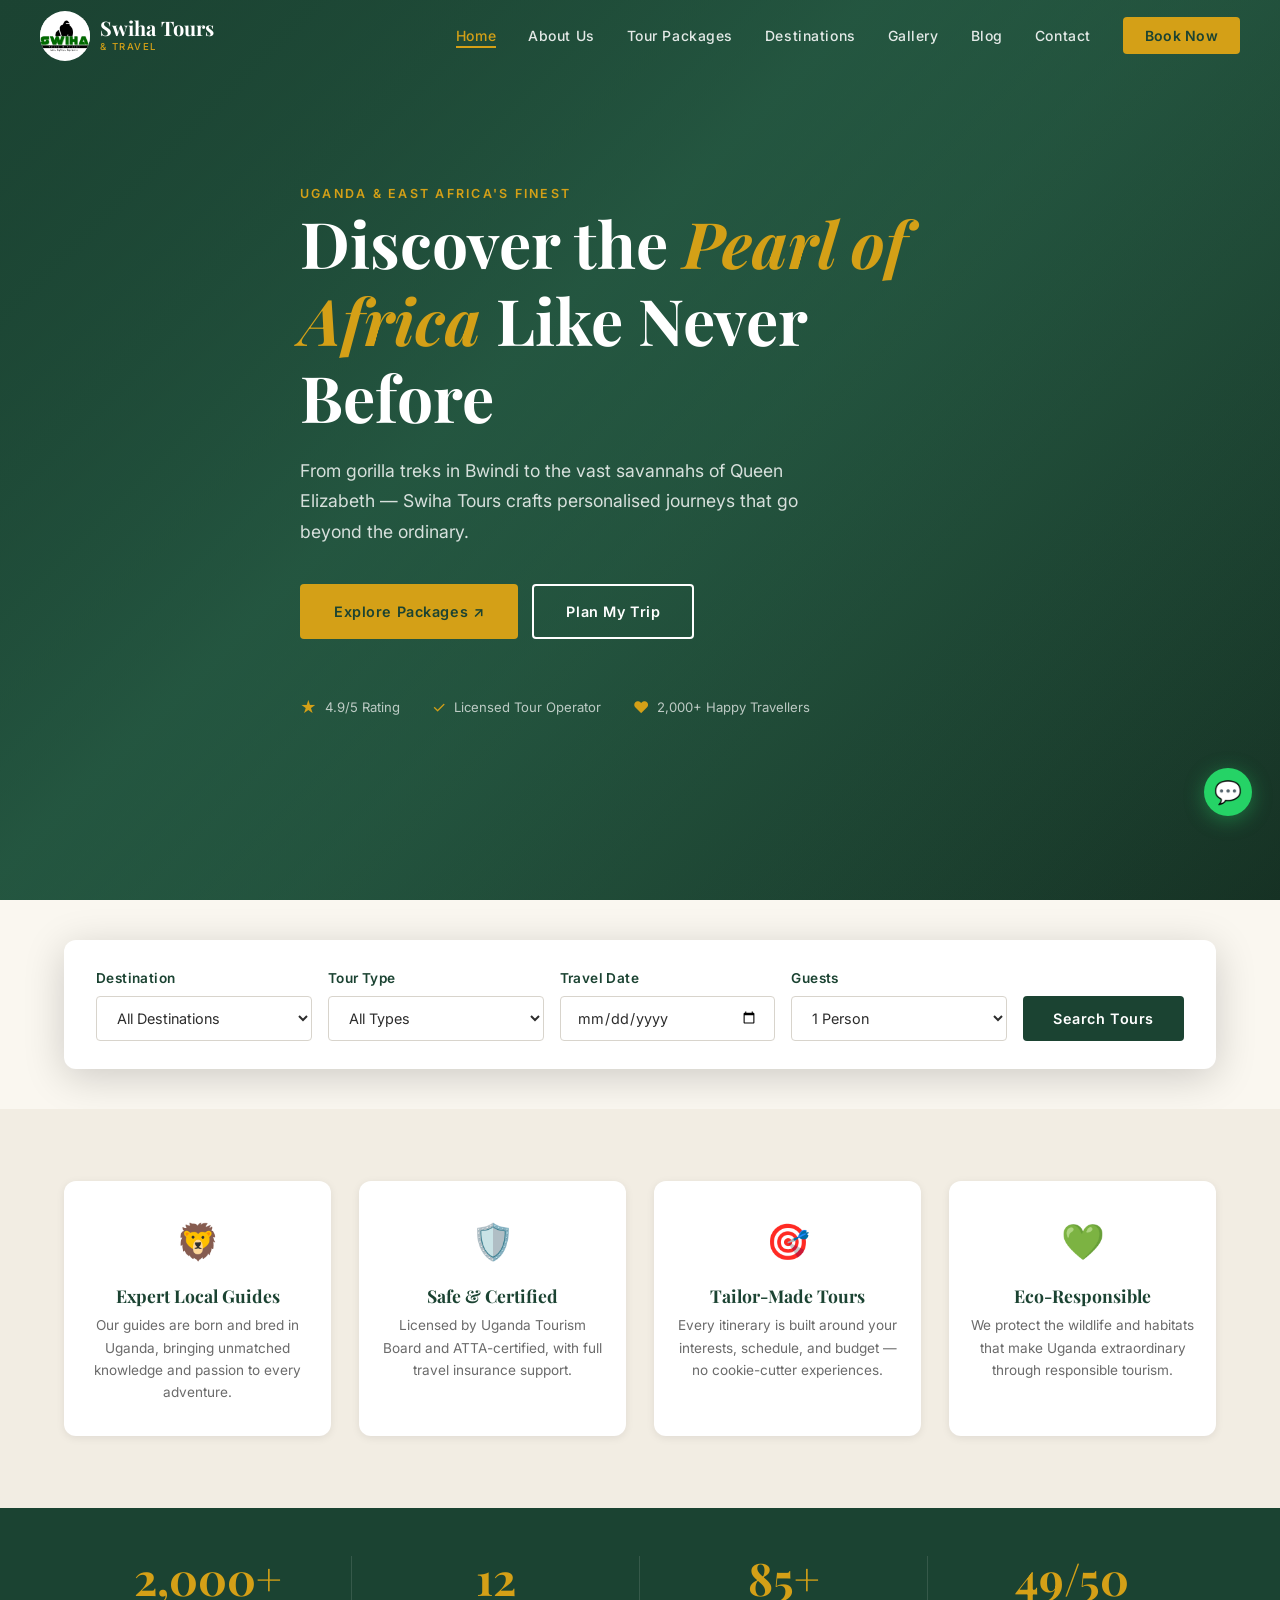
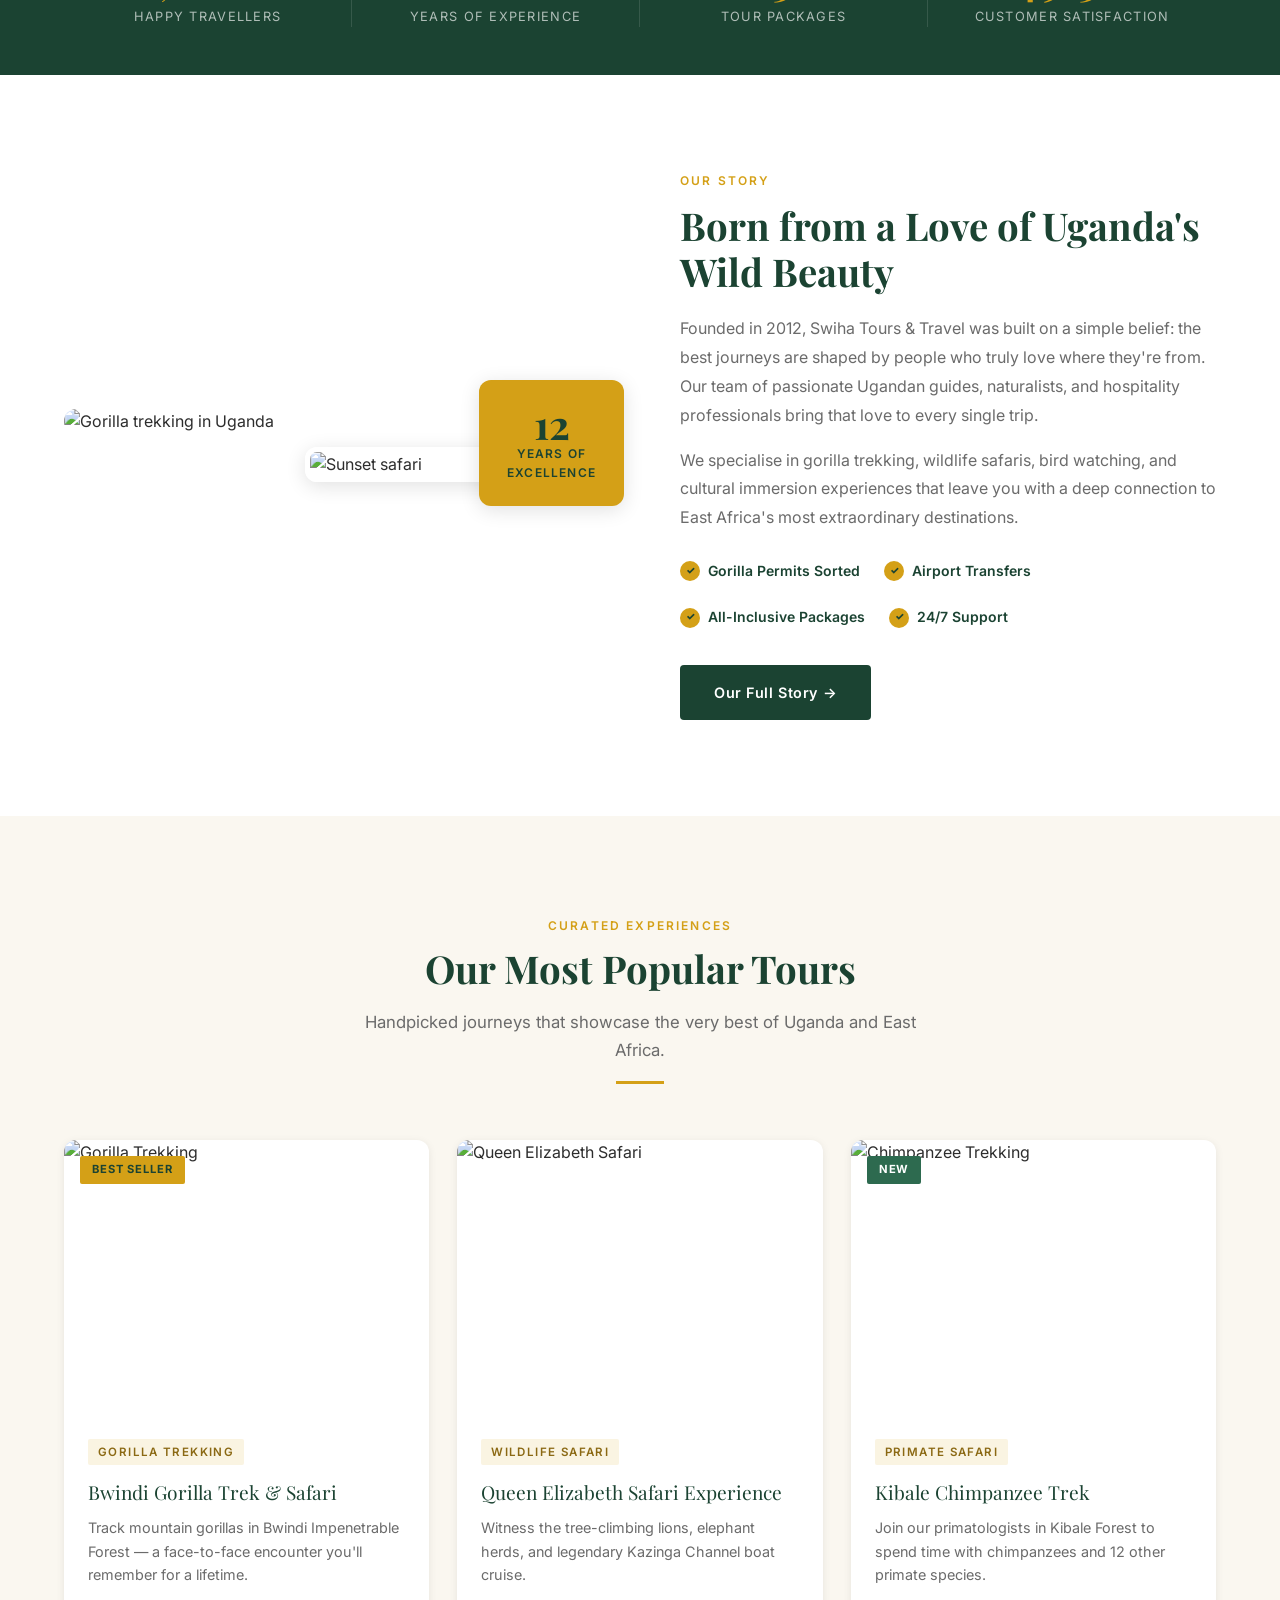
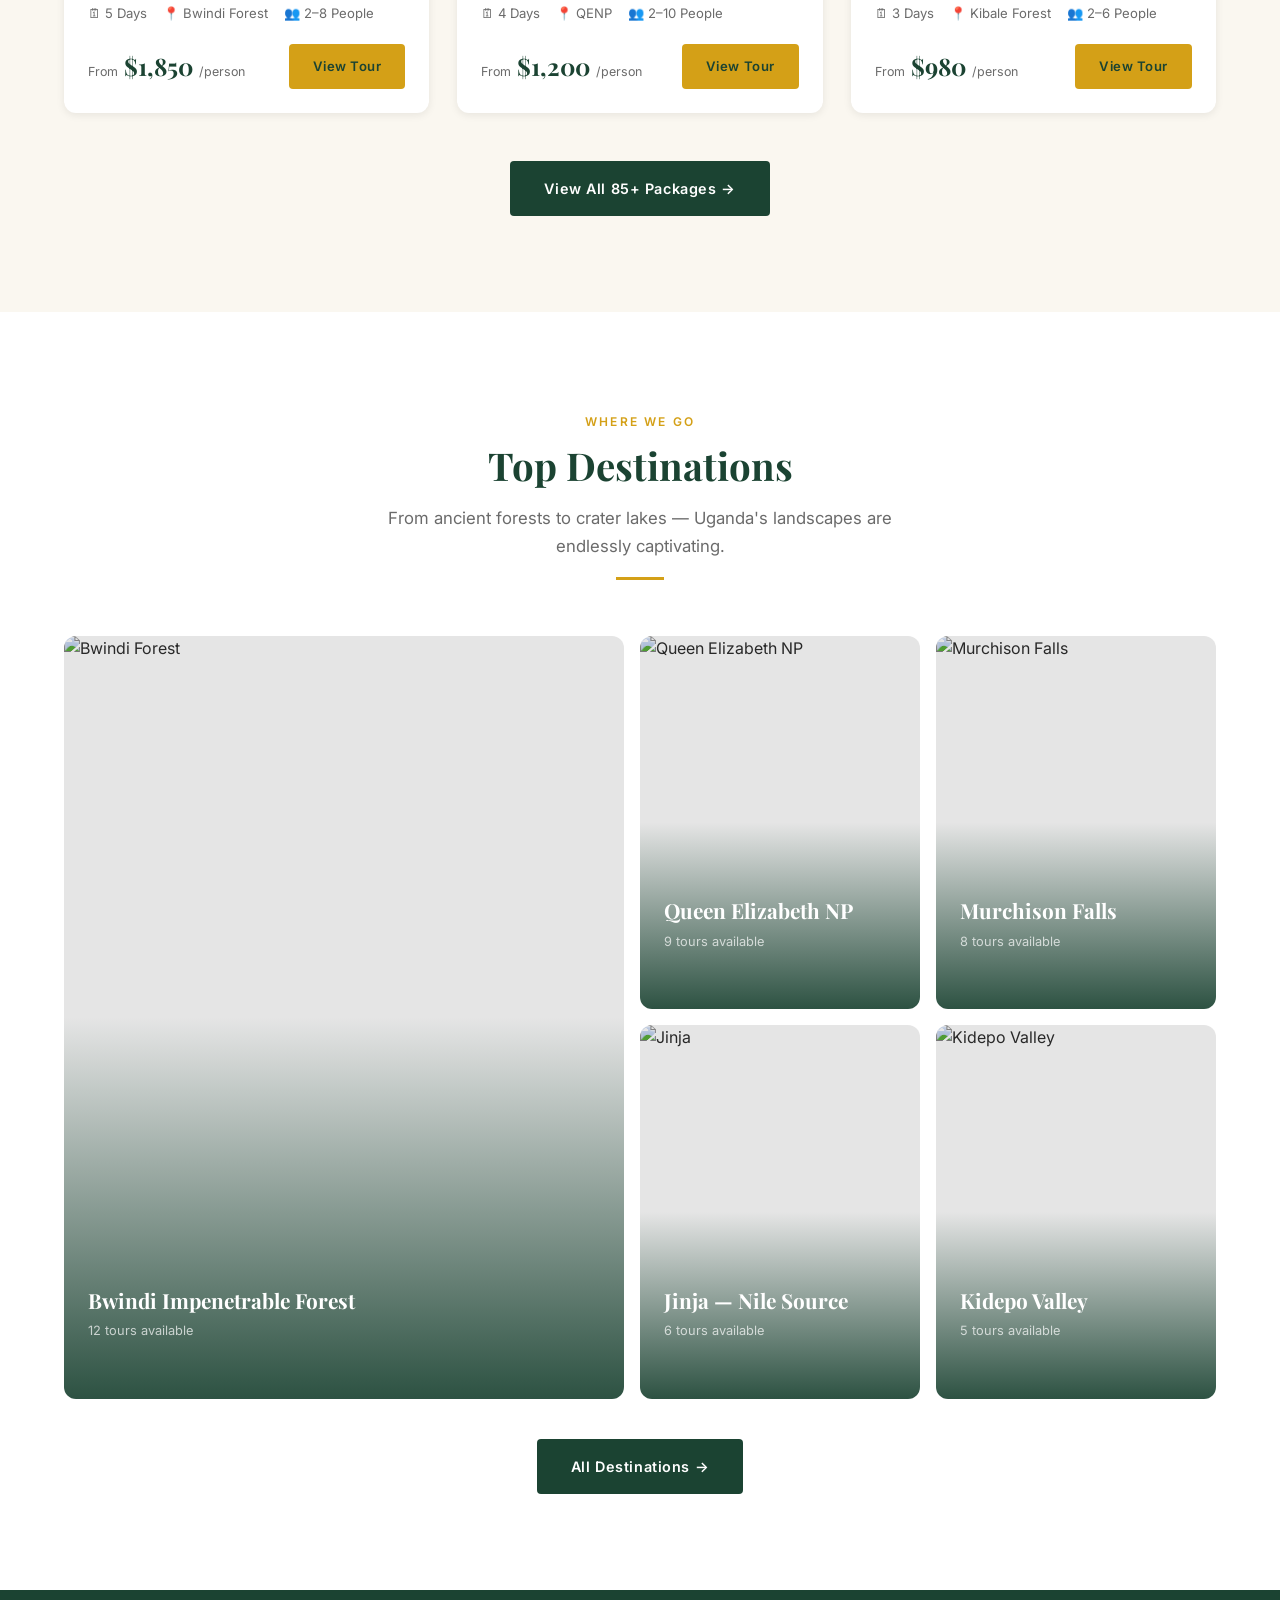
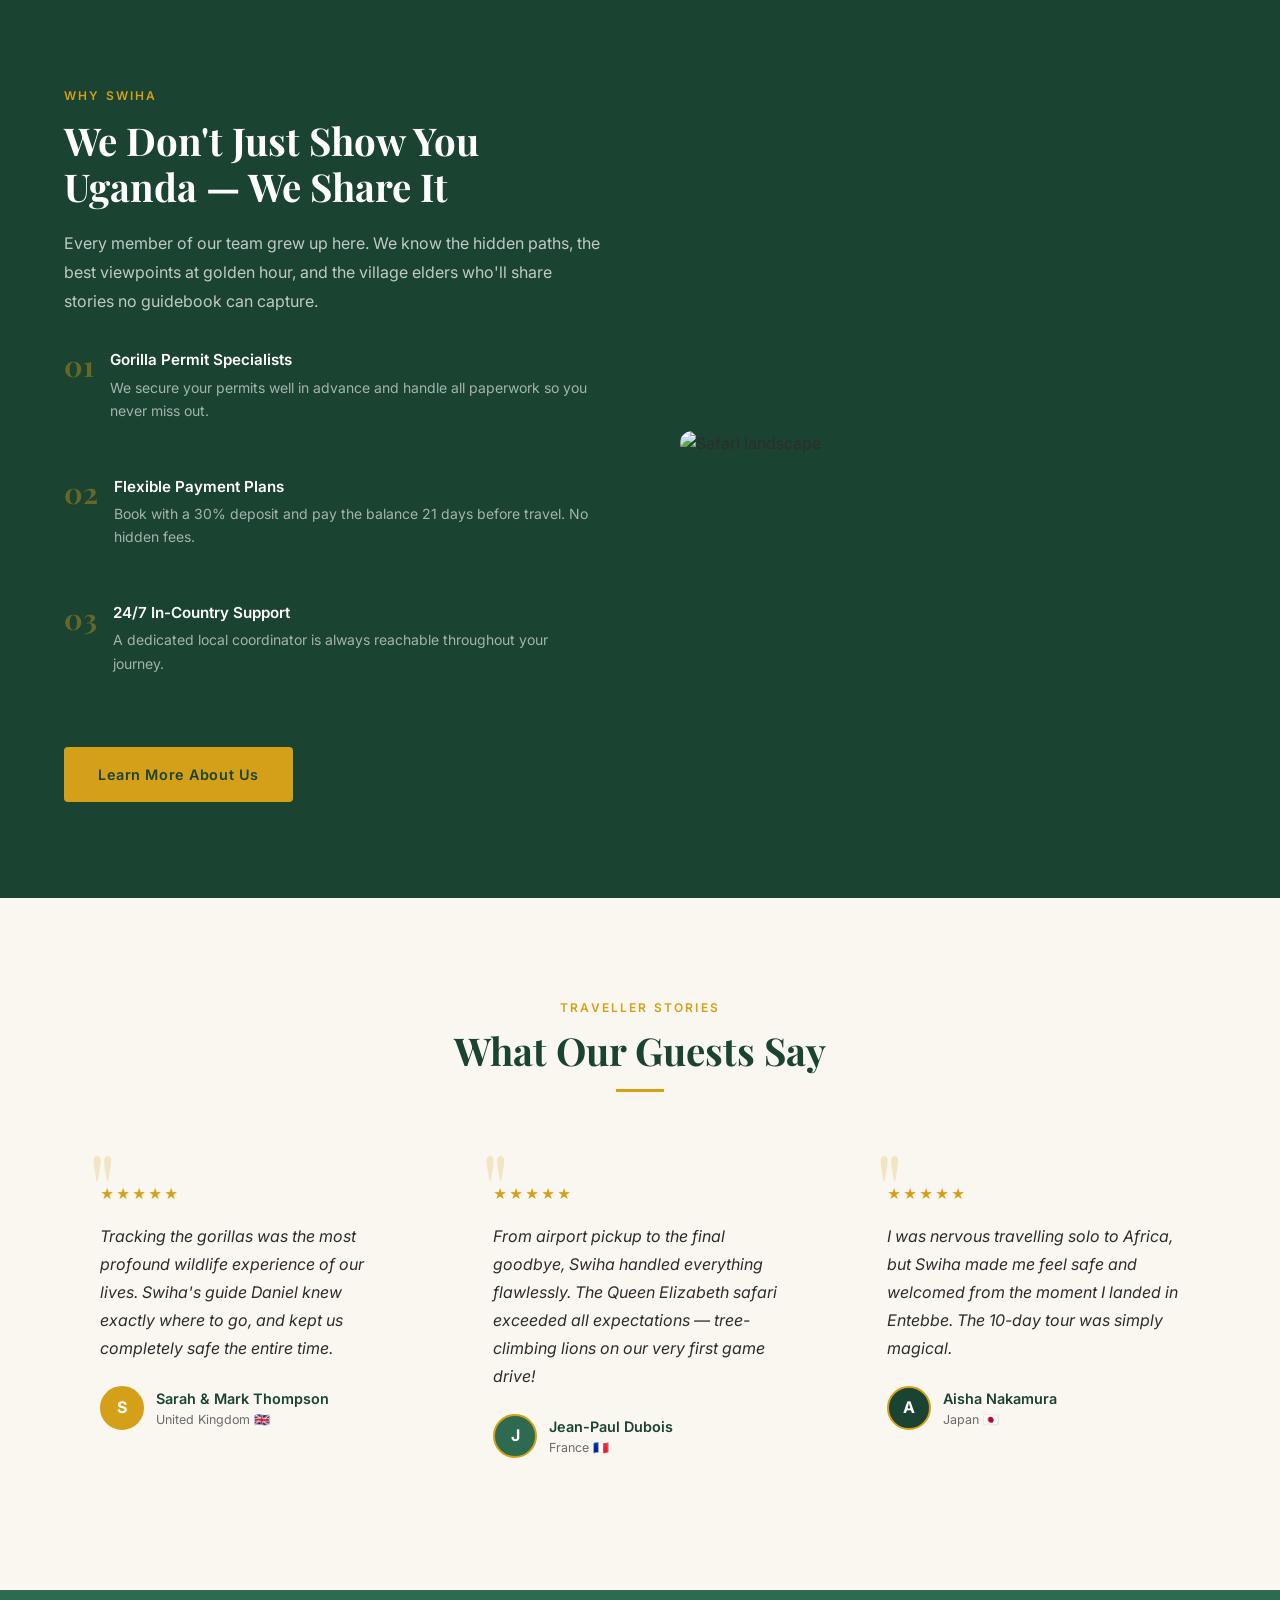
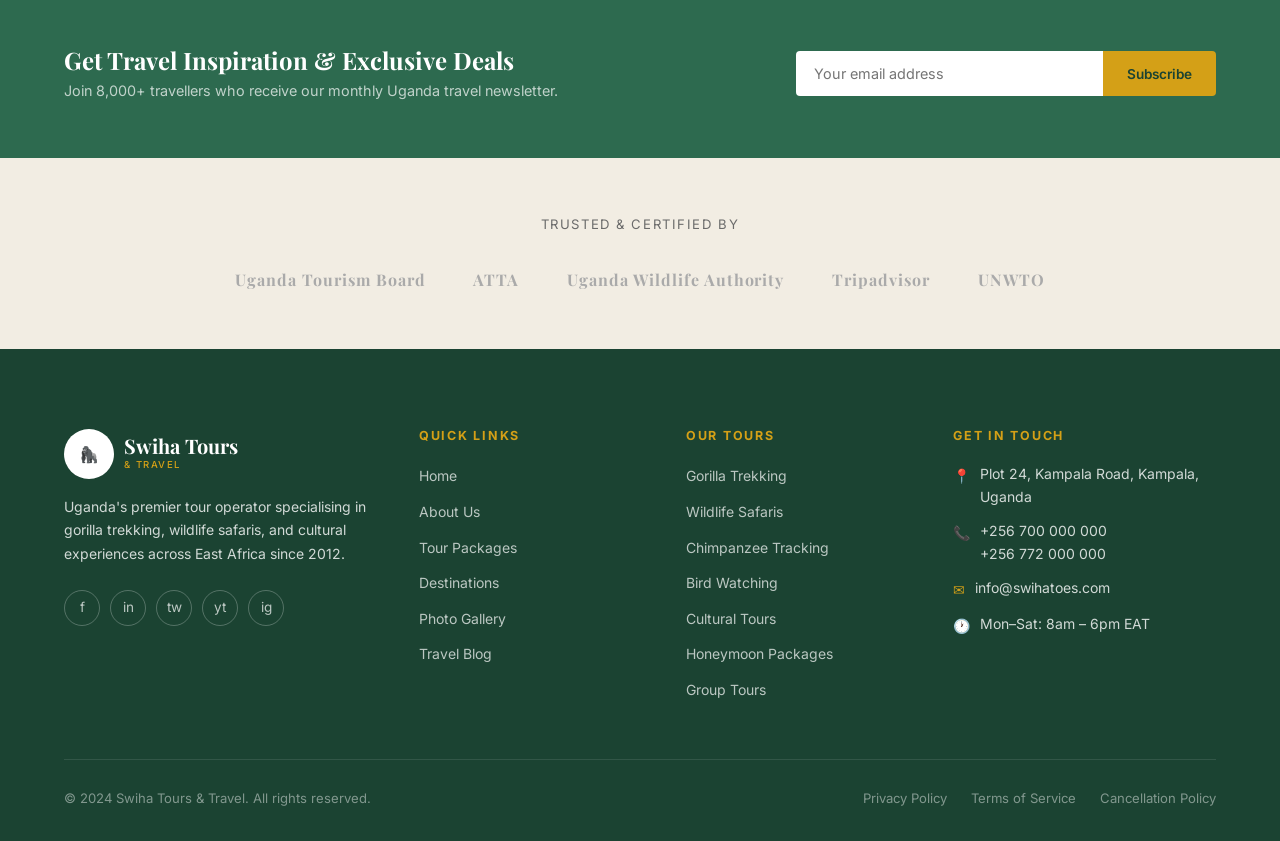
==== commit 290c97a2: "ade the logo" ====
--- a/index.html
+++ b/index.html
@@ -5,7 +5,7 @@
   <meta name="viewport" content="width=device-width, initial-scale=1.0" />
   <title>Swiha Tours & Travel — Discover Uganda & East Africa</title>
   <meta name="description" content="Swiha Tours & Travel offers unforgettable safari experiences, gorilla trekking, wildlife tours, and cultural adventures across Uganda and East Africa.">
-  <link rel="stylesheet" href="css/style.css" />
+  <link rel="stylesheet" href="static/style.css" />
   <style>
     /* ── Home-specific styles ── */
     .hero-home {
@@ -128,7 +128,7 @@
 <nav class="navbar">
   <div class="navbar-inner">
     <a href="index.html" class="logo">
-      <div class="logo-icon">🦍</div>
+      <div class="logo-icon"><img src = "static/images/logo.jpg"></div>
       <div>
         <div class="logo-text">Swiha Tours</div>
         <div class="logo-sub">& Travel</div>
@@ -650,7 +650,7 @@
 <a href="https://wa.me/256700000000" class="whatsapp-float" title="Chat on WhatsApp">💬</a>
 <button class="back-to-top" aria-label="Back to top">↑</button>
 
-<script src="js/main.js"></script>
+<script src="static/main.js"></script>
 <script>
   // Set min date for search form
   document.querySelector('input[type="date"]').min = new Date().toISOString().split('T')[0];
--- a/static/style.css
+++ b/static/style.css
@@ -0,0 +1,1144 @@
+/* =============================================
+   SWIHA TOURS & TRAVEL — Global Stylesheet
+   ============================================= */
+
+@import url("https://fonts.googleapis.com/css2?family=Playfair+Display:ital,wght@0,400;0,600;0,700;0,900;1,400;1,600&family=Inter:wght@300;400;500;600;700&display=swap");
+
+/* ── CSS Variables ── */
+:root {
+  --green-dark: #1b4332;
+  --green-mid: #2d6a4f;
+  --green-light: #52b788;
+  --gold: #d4a017;
+  --gold-light: #f0c040;
+  --gold-dark: #8b6914;
+  --ivory: #faf7f0;
+  --cream: #f2ede3;
+  --charcoal: #2d2d2d;
+  --text-muted: #6b6b6b;
+  --white: #ffffff;
+  --shadow-sm: 0 2px 8px rgba(0, 0, 0, 0.08);
+  --shadow-md: 0 4px 20px rgba(0, 0, 0, 0.12);
+  --shadow-lg: 0 8px 40px rgba(0, 0, 0, 0.18);
+  --radius: 4px;
+  --radius-lg: 12px;
+  --transition: all 0.3s ease;
+}
+
+/* ── Reset ── */
+*,
+*::before,
+*::after {
+  box-sizing: border-box;
+  margin: 0;
+  padding: 0;
+}
+html {
+  scroll-behavior: smooth;
+}
+body {
+  font-family: "Inter", sans-serif;
+  color: var(--charcoal);
+  background: var(--white);
+  line-height: 1.6;
+  font-size: 16px;
+}
+img {
+  max-width: 100%;
+  display: block;
+}
+a {
+  text-decoration: none;
+  color: inherit;
+}
+ul {
+  list-style: none;
+}
+
+/* ── Typography ── */
+h1,
+h2,
+h3,
+h4 {
+  font-family: "Playfair Display", serif;
+  line-height: 1.2;
+  font-weight: 700;
+}
+h1 {
+  font-size: clamp(2.4rem, 5vw, 4rem);
+}
+h2 {
+  font-size: clamp(1.8rem, 3vw, 2.8rem);
+}
+h3 {
+  font-size: clamp(1.2rem, 2vw, 1.6rem);
+}
+h4 {
+  font-size: 1.1rem;
+}
+
+.eyebrow {
+  font-family: "Inter", sans-serif;
+  font-size: 0.75rem;
+  font-weight: 600;
+  letter-spacing: 0.18em;
+  text-transform: uppercase;
+  color: var(--gold);
+}
+
+/* ── Layout ── */
+.container {
+  max-width: 1200px;
+  margin: 0 auto;
+  padding: 0 24px;
+}
+.section {
+  padding: 96px 0;
+}
+.section-sm {
+  padding: 64px 0;
+}
+
+/* ── NAVBAR ── */
+.navbar {
+  position: fixed;
+  top: 0;
+  left: 0;
+  right: 0;
+  z-index: 1000;
+  padding: 0 24px;
+  height: 72px;
+  display: flex;
+  align-items: center;
+  transition: var(--transition);
+  background: transparent;
+}
+.navbar.scrolled {
+  background: rgba(27, 67, 50, 0.97);
+  backdrop-filter: blur(12px);
+  box-shadow: var(--shadow-md);
+}
+.navbar-inner {
+  max-width: 1200px;
+  margin: 0 auto;
+  width: 100%;
+  display: flex;
+  align-items: center;
+  justify-content: space-between;
+}
+.logo {
+  display: flex;
+  align-items: center;
+  gap: 10px;
+  color: var(--white);
+  font-family: "Playfair Display", serif;
+}
+.logo-icon {
+  width: 50px;
+  height: 50px;
+  border-radius: 50%;
+  overflow: hidden;
+
+  display: flex;
+  align-items: center;
+  justify-content: center;
+
+  background-color: white;
+}
+.logo-text {
+  font-size: 1.25rem;
+  font-weight: 700;
+  line-height: 1.1;
+}
+.logo-sub {
+  font-size: 0.6rem;
+  letter-spacing: 0.15em;
+  text-transform: uppercase;
+  color: var(--gold);
+  font-family: "Inter", sans-serif;
+  font-weight: 500;
+}
+
+.nav-links {
+  display: flex;
+  align-items: center;
+  gap: 32px;
+}
+.nav-links a {
+  color: rgba(255, 255, 255, 0.88);
+  font-size: 0.875rem;
+  font-weight: 500;
+  letter-spacing: 0.04em;
+  transition: var(--transition);
+  position: relative;
+}
+.nav-links a::after {
+  content: "";
+  position: absolute;
+  bottom: -4px;
+  left: 0;
+  width: 0;
+  height: 2px;
+  background: var(--gold);
+  transition: var(--transition);
+}
+.nav-links a:hover {
+  color: var(--gold);
+}
+.nav-links a:hover::after,
+.nav-links a.active::after {
+  width: 100%;
+}
+.nav-links a.active {
+  color: var(--gold);
+}
+.nav-cta {
+  background: var(--gold) !important;
+  color: var(--green-dark) !important;
+  padding: 10px 22px !important;
+  border-radius: var(--radius) !important;
+  font-weight: 600 !important;
+  letter-spacing: 0.02em !important;
+}
+.nav-cta::after {
+  display: none !important;
+}
+.nav-cta:hover {
+  background: var(--gold-light) !important;
+  transform: translateY(-1px);
+}
+
+.hamburger {
+  display: none;
+  flex-direction: column;
+  gap: 5px;
+  cursor: pointer;
+  padding: 4px;
+}
+.hamburger span {
+  width: 24px;
+  height: 2px;
+  background: var(--white);
+  transition: var(--transition);
+  border-radius: 2px;
+}
+
+/* ── BUTTONS ── */
+.btn {
+  display: inline-flex;
+  align-items: center;
+  gap: 8px;
+  padding: 14px 32px;
+  border-radius: var(--radius);
+  font-family: "Inter", sans-serif;
+  font-size: 0.9rem;
+  font-weight: 600;
+  letter-spacing: 0.04em;
+  cursor: pointer;
+  border: 2px solid transparent;
+  transition: var(--transition);
+}
+.btn-primary {
+  background: var(--gold);
+  color: var(--green-dark);
+}
+.btn-primary:hover {
+  background: var(--gold-light);
+  transform: translateY(-2px);
+  box-shadow: 0 6px 20px rgba(212, 160, 23, 0.4);
+}
+.btn-outline {
+  background: transparent;
+  border-color: var(--white);
+  color: var(--white);
+}
+.btn-outline:hover {
+  background: var(--white);
+  color: var(--green-dark);
+  transform: translateY(-2px);
+}
+.btn-green {
+  background: var(--green-dark);
+  color: var(--white);
+}
+.btn-green:hover {
+  background: var(--green-mid);
+  transform: translateY(-2px);
+  box-shadow: 0 6px 20px rgba(27, 67, 50, 0.35);
+}
+.btn-sm {
+  padding: 10px 22px;
+  font-size: 0.82rem;
+}
+
+/* ── HERO (shared base) ── */
+.hero {
+  min-height: 100vh;
+  position: relative;
+  display: flex;
+  align-items: center;
+  overflow: hidden;
+}
+.hero-bg {
+  position: absolute;
+  inset: 0;
+  background-size: cover;
+  background-position: center;
+  background-repeat: no-repeat;
+}
+.hero-bg::after {
+  content: "";
+  position: absolute;
+  inset: 0;
+  background: linear-gradient(
+    135deg,
+    rgba(27, 67, 50, 0.82) 0%,
+    rgba(27, 67, 50, 0.45) 60%,
+    rgba(0, 0, 0, 0.2) 100%
+  );
+}
+.hero-content {
+  position: relative;
+  z-index: 2;
+}
+
+/* ── PAGE HERO (inner pages) ── */
+.page-hero {
+  height: 420px;
+  position: relative;
+  display: flex;
+  align-items: flex-end;
+  overflow: hidden;
+}
+.page-hero-bg {
+  position: absolute;
+  inset: 0;
+  background-size: cover;
+  background-position: center;
+}
+.page-hero-bg::after {
+  content: "";
+  position: absolute;
+  inset: 0;
+  background: linear-gradient(
+    to top,
+    rgba(27, 67, 50, 0.9) 0%,
+    rgba(27, 67, 50, 0.4) 60%,
+    rgba(0, 0, 0, 0.2) 100%
+  );
+}
+.page-hero-content {
+  position: relative;
+  z-index: 2;
+  padding: 48px 0;
+  color: var(--white);
+}
+.page-hero-content h1 {
+  color: var(--white);
+  margin-bottom: 8px;
+}
+.breadcrumb {
+  display: flex;
+  gap: 8px;
+  align-items: center;
+  font-size: 0.85rem;
+  color: rgba(255, 255, 255, 0.7);
+  margin-top: 12px;
+}
+.breadcrumb a {
+  color: var(--gold);
+}
+.breadcrumb span {
+  color: rgba(255, 255, 255, 0.5);
+}
+
+/* ── SECTION HEADERS ── */
+.section-header {
+  margin-bottom: 56px;
+}
+.section-header.center {
+  text-align: center;
+}
+.section-header h2 {
+  color: var(--green-dark);
+  margin-top: 8px;
+  margin-bottom: 16px;
+}
+.section-header p {
+  color: var(--text-muted);
+  max-width: 560px;
+  font-size: 1.05rem;
+  line-height: 1.7;
+}
+.section-header.center p {
+  margin: 0 auto;
+}
+.title-line {
+  width: 48px;
+  height: 3px;
+  background: var(--gold);
+  margin-top: 16px;
+}
+.section-header.center .title-line {
+  margin: 16px auto 0;
+}
+
+/* ── CARDS ── */
+.card {
+  background: var(--white);
+  border-radius: var(--radius-lg);
+  overflow: hidden;
+  box-shadow: var(--shadow-sm);
+  transition: var(--transition);
+}
+.card:hover {
+  transform: translateY(-6px);
+  box-shadow: var(--shadow-lg);
+}
+.card-img {
+  position: relative;
+  overflow: hidden;
+}
+.card-img img {
+  width: 100%;
+  aspect-ratio: 4/3;
+  object-fit: cover;
+  transition: transform 0.5s ease;
+}
+.card:hover .card-img img {
+  transform: scale(1.06);
+}
+.card-body {
+  padding: 24px;
+}
+.card-tag {
+  display: inline-block;
+  font-size: 0.72rem;
+  font-weight: 600;
+  letter-spacing: 0.12em;
+  text-transform: uppercase;
+  color: var(--gold-dark);
+  background: rgba(212, 160, 23, 0.12);
+  padding: 4px 10px;
+  border-radius: 2px;
+  margin-bottom: 12px;
+}
+.card-title {
+  font-family: "Playfair Display", serif;
+  font-size: 1.2rem;
+  color: var(--green-dark);
+  margin-bottom: 8px;
+}
+.card-text {
+  color: var(--text-muted);
+  font-size: 0.9rem;
+  line-height: 1.65;
+  margin-bottom: 16px;
+}
+.card-meta {
+  display: flex;
+  gap: 16px;
+  font-size: 0.82rem;
+  color: var(--text-muted);
+  margin-bottom: 20px;
+}
+.card-meta span {
+  display: flex;
+  align-items: center;
+  gap: 4px;
+}
+.card-price {
+  display: flex;
+  align-items: baseline;
+  gap: 6px;
+}
+.card-price .from {
+  font-size: 0.78rem;
+  color: var(--text-muted);
+}
+.card-price .amount {
+  font-size: 1.5rem;
+  font-weight: 700;
+  color: var(--green-dark);
+  font-family: "Playfair Display", serif;
+}
+.card-price .per {
+  font-size: 0.78rem;
+  color: var(--text-muted);
+}
+.card-footer {
+  display: flex;
+  justify-content: space-between;
+  align-items: center;
+  padding: 16px 24px;
+  border-top: 1px solid var(--cream);
+}
+
+/* ── GRID SYSTEMS ── */
+.grid-3 {
+  display: grid;
+  grid-template-columns: repeat(3, 1fr);
+  gap: 28px;
+}
+.grid-4 {
+  display: grid;
+  grid-template-columns: repeat(4, 1fr);
+  gap: 24px;
+}
+.grid-2 {
+  display: grid;
+  grid-template-columns: repeat(2, 1fr);
+  gap: 32px;
+}
+
+/* ── FORMS ── */
+.form-group {
+  margin-bottom: 20px;
+}
+.form-label {
+  display: block;
+  font-size: 0.85rem;
+  font-weight: 600;
+  color: var(--green-dark);
+  margin-bottom: 6px;
+  letter-spacing: 0.03em;
+}
+.form-control {
+  width: 100%;
+  padding: 12px 16px;
+  border: 1.5px solid #d8d4cc;
+  border-radius: var(--radius);
+  font-family: "Inter", sans-serif;
+  font-size: 0.9rem;
+  color: var(--charcoal);
+  background: var(--white);
+  transition: var(--transition);
+  outline: none;
+}
+.form-control:focus {
+  border-color: var(--green-mid);
+  box-shadow: 0 0 0 3px rgba(45, 106, 79, 0.12);
+}
+.form-control::placeholder {
+  color: #aaaaaa;
+}
+select.form-control {
+  cursor: pointer;
+}
+textarea.form-control {
+  resize: vertical;
+  min-height: 120px;
+}
+
+/* ── FOOTER ── */
+footer {
+  background: var(--green-dark);
+  color: rgba(255, 255, 255, 0.8);
+  padding: 80px 0 32px;
+}
+.footer-grid {
+  display: grid;
+  grid-template-columns: 1.4fr 1fr 1fr 1.2fr;
+  gap: 48px;
+  margin-bottom: 56px;
+}
+.footer-brand .logo {
+  margin-bottom: 16px;
+}
+.footer-brand p {
+  font-size: 0.875rem;
+  line-height: 1.7;
+  margin-bottom: 24px;
+}
+.footer-socials {
+  display: flex;
+  gap: 10px;
+}
+.social-btn {
+  width: 36px;
+  height: 36px;
+  border-radius: 50%;
+  border: 1.5px solid rgba(255, 255, 255, 0.25);
+  display: flex;
+  align-items: center;
+  justify-content: center;
+  font-size: 0.85rem;
+  color: rgba(255, 255, 255, 0.7);
+  transition: var(--transition);
+  cursor: pointer;
+}
+.social-btn:hover {
+  border-color: var(--gold);
+  color: var(--gold);
+}
+.footer-col h4 {
+  font-family: "Inter", sans-serif;
+  font-size: 0.78rem;
+  font-weight: 700;
+  letter-spacing: 0.14em;
+  text-transform: uppercase;
+  color: var(--gold);
+  margin-bottom: 20px;
+}
+.footer-links {
+  display: flex;
+  flex-direction: column;
+  gap: 10px;
+}
+.footer-links a {
+  font-size: 0.875rem;
+  color: rgba(255, 255, 255, 0.7);
+  transition: var(--transition);
+}
+.footer-links a:hover {
+  color: var(--gold);
+  padding-left: 4px;
+}
+.footer-contact-item {
+  display: flex;
+  gap: 10px;
+  margin-bottom: 12px;
+  font-size: 0.875rem;
+}
+.footer-contact-item .icon {
+  color: var(--gold);
+  margin-top: 2px;
+  flex-shrink: 0;
+}
+.footer-bottom {
+  border-top: 1px solid rgba(255, 255, 255, 0.1);
+  padding-top: 28px;
+  display: flex;
+  justify-content: space-between;
+  align-items: center;
+  flex-wrap: wrap;
+  gap: 12px;
+}
+.footer-bottom p {
+  font-size: 0.82rem;
+  color: rgba(255, 255, 255, 0.45);
+}
+.footer-bottom-links {
+  display: flex;
+  gap: 24px;
+}
+.footer-bottom-links a {
+  font-size: 0.82rem;
+  color: rgba(255, 255, 255, 0.45);
+  transition: var(--transition);
+}
+.footer-bottom-links a:hover {
+  color: var(--gold);
+}
+
+/* ── NEWSLETTER STRIP ── */
+.newsletter-strip {
+  background: var(--green-mid);
+  padding: 56px 0;
+}
+.newsletter-inner {
+  display: flex;
+  align-items: center;
+  justify-content: space-between;
+  gap: 40px;
+  flex-wrap: wrap;
+}
+.newsletter-inner h3 {
+  color: var(--white);
+  font-size: 1.5rem;
+  margin-bottom: 4px;
+}
+.newsletter-inner p {
+  color: rgba(255, 255, 255, 0.7);
+  font-size: 0.9rem;
+}
+.newsletter-form {
+  display: flex;
+  gap: 0;
+  flex: 0 0 420px;
+}
+.newsletter-form input {
+  flex: 1;
+  padding: 14px 18px;
+  border: none;
+  border-radius: var(--radius) 0 0 var(--radius);
+  font-family: "Inter", sans-serif;
+  font-size: 0.9rem;
+  outline: none;
+}
+.newsletter-form button {
+  padding: 14px 24px;
+  background: var(--gold);
+  color: var(--green-dark);
+  border: none;
+  border-radius: 0 var(--radius) var(--radius) 0;
+  font-family: "Inter", sans-serif;
+  font-weight: 600;
+  font-size: 0.85rem;
+  cursor: pointer;
+  transition: var(--transition);
+  white-space: nowrap;
+}
+.newsletter-form button:hover {
+  background: var(--gold-light);
+}
+
+/* ── STAT BLOCKS ── */
+.stats-bar {
+  background: var(--green-dark);
+  padding: 48px 0;
+}
+.stats-grid {
+  display: grid;
+  grid-template-columns: repeat(4, 1fr);
+  gap: 0;
+}
+.stat-item {
+  text-align: center;
+  padding: 0 32px;
+  border-right: 1px solid rgba(255, 255, 255, 0.12);
+}
+.stat-item:last-child {
+  border-right: none;
+}
+.stat-num {
+  font-family: "Playfair Display", serif;
+  font-size: 2.8rem;
+  font-weight: 700;
+  color: var(--gold);
+  line-height: 1;
+  margin-bottom: 6px;
+}
+.stat-label {
+  font-size: 0.8rem;
+  color: rgba(255, 255, 255, 0.65);
+  text-transform: uppercase;
+  letter-spacing: 0.1em;
+}
+
+/* ── TESTIMONIAL ── */
+.testimonial-card {
+  background: var(--ivory);
+  border-radius: var(--radius-lg);
+  padding: 36px;
+  position: relative;
+}
+.testimonial-card::before {
+  content: '"';
+  font-family: "Playfair Display", serif;
+  font-size: 6rem;
+  color: var(--gold);
+  opacity: 0.2;
+  position: absolute;
+  top: -10px;
+  left: 24px;
+  line-height: 1;
+}
+.testimonial-text {
+  font-size: 1rem;
+  line-height: 1.75;
+  color: var(--charcoal);
+  margin-bottom: 24px;
+  font-style: italic;
+}
+.testimonial-author {
+  display: flex;
+  align-items: center;
+  gap: 12px;
+}
+.testimonial-avatar {
+  width: 44px;
+  height: 44px;
+  border-radius: 50%;
+  background: var(--cream);
+  border: 2px solid var(--gold);
+  overflow: hidden;
+  flex-shrink: 0;
+}
+.testimonial-name {
+  font-weight: 600;
+  font-size: 0.9rem;
+  color: var(--green-dark);
+}
+.testimonial-origin {
+  font-size: 0.78rem;
+  color: var(--text-muted);
+}
+.stars {
+  color: var(--gold);
+  font-size: 0.85rem;
+  margin-bottom: 16px;
+  letter-spacing: 2px;
+}
+
+/* ── BADGE / TAG ── */
+.badge {
+  position: absolute;
+  top: 16px;
+  left: 16px;
+  background: var(--gold);
+  color: var(--green-dark);
+  font-size: 0.7rem;
+  font-weight: 700;
+  letter-spacing: 0.08em;
+  text-transform: uppercase;
+  padding: 5px 12px;
+  border-radius: 2px;
+}
+.badge-green {
+  background: var(--green-mid);
+  color: var(--white);
+}
+
+/* ── ALERT / NOTICE ── */
+.alert {
+  padding: 14px 18px;
+  border-radius: var(--radius);
+  font-size: 0.875rem;
+  display: flex;
+  align-items: center;
+  gap: 10px;
+  margin-bottom: 16px;
+}
+.alert-success {
+  background: rgba(82, 183, 136, 0.12);
+  color: var(--green-mid);
+  border-left: 3px solid var(--green-mid);
+}
+.alert-warning {
+  background: rgba(212, 160, 23, 0.12);
+  color: var(--gold-dark);
+  border-left: 3px solid var(--gold);
+}
+
+/* ── TABS ── */
+.tabs {
+  display: flex;
+  gap: 0;
+  border-bottom: 2px solid var(--cream);
+  margin-bottom: 32px;
+}
+.tab-btn {
+  padding: 12px 24px;
+  font-size: 0.875rem;
+  font-weight: 600;
+  color: var(--text-muted);
+  background: none;
+  border: none;
+  cursor: pointer;
+  border-bottom: 2px solid transparent;
+  margin-bottom: -2px;
+  transition: var(--transition);
+  font-family: "Inter", sans-serif;
+}
+.tab-btn.active {
+  color: var(--green-dark);
+  border-bottom-color: var(--green-dark);
+}
+.tab-btn:hover:not(.active) {
+  color: var(--charcoal);
+}
+.tab-panel {
+  display: none;
+}
+.tab-panel.active {
+  display: block;
+}
+
+/* ── BACK TO TOP ── */
+.back-to-top {
+  position: fixed;
+  bottom: 28px;
+  right: 28px;
+  width: 44px;
+  height: 44px;
+  background: var(--green-dark);
+  color: var(--white);
+  border: none;
+  border-radius: 50%;
+  cursor: pointer;
+  display: flex;
+  align-items: center;
+  justify-content: center;
+  font-size: 1rem;
+  box-shadow: var(--shadow-md);
+  transition: var(--transition);
+  opacity: 0;
+  pointer-events: none;
+  z-index: 999;
+}
+.back-to-top.show {
+  opacity: 1;
+  pointer-events: auto;
+}
+.back-to-top:hover {
+  background: var(--green-mid);
+  transform: translateY(-3px);
+}
+
+/* ── SEARCH BAR ── */
+.search-bar {
+  background: var(--white);
+  border-radius: var(--radius-lg);
+  box-shadow: var(--shadow-lg);
+  padding: 28px 32px;
+  display: grid;
+  grid-template-columns: repeat(4, 1fr) auto;
+  gap: 16px;
+  align-items: end;
+}
+.search-bar .form-group {
+  margin-bottom: 0;
+}
+
+/* ── WHATSAPP FLOAT ── */
+.whatsapp-float {
+  position: fixed;
+  bottom: 84px;
+  right: 28px;
+  width: 48px;
+  height: 48px;
+  background: #25d366;
+  border-radius: 50%;
+  display: flex;
+  align-items: center;
+  justify-content: center;
+  font-size: 1.4rem;
+  color: var(--white);
+  box-shadow: 0 4px 20px rgba(37, 211, 102, 0.4);
+  z-index: 999;
+  transition: var(--transition);
+  cursor: pointer;
+}
+.whatsapp-float:hover {
+  transform: scale(1.1);
+  box-shadow: 0 6px 28px rgba(37, 211, 102, 0.55);
+}
+
+/* ── MOBILE MENU ── */
+.mobile-nav {
+  display: none;
+  position: fixed;
+  inset: 0;
+  background: var(--green-dark);
+  z-index: 999;
+  flex-direction: column;
+  align-items: center;
+  justify-content: center;
+  gap: 32px;
+}
+.mobile-nav.open {
+  display: flex;
+}
+.mobile-nav a {
+  color: var(--white);
+  font-size: 1.4rem;
+  font-family: "Playfair Display", serif;
+  transition: var(--transition);
+}
+.mobile-nav a:hover {
+  color: var(--gold);
+}
+.mobile-nav .close-btn {
+  position: absolute;
+  top: 24px;
+  right: 24px;
+  font-size: 1.5rem;
+  color: var(--white);
+  cursor: pointer;
+  background: none;
+  border: none;
+}
+
+/* ── DESTINATION CARD ── */
+.dest-card {
+  position: relative;
+  border-radius: var(--radius-lg);
+  overflow: hidden;
+  cursor: pointer;
+}
+.dest-card img {
+  width: 100%;
+  aspect-ratio: 3/4;
+  object-fit: cover;
+  transition: transform 0.5s ease;
+}
+.dest-card:hover img {
+  transform: scale(1.07);
+}
+.dest-overlay {
+  position: absolute;
+  inset: 0;
+  background: linear-gradient(
+    to top,
+    rgba(27, 67, 50, 0.92) 0%,
+    rgba(0, 0, 0, 0.1) 50%
+  );
+  display: flex;
+  flex-direction: column;
+  justify-content: flex-end;
+  padding: 24px;
+  transition: var(--transition);
+}
+.dest-name {
+  font-family: "Playfair Display", serif;
+  font-size: 1.3rem;
+  color: var(--white);
+  font-weight: 700;
+}
+.dest-tours {
+  font-size: 0.8rem;
+  color: rgba(255, 255, 255, 0.7);
+  margin-top: 4px;
+}
+.dest-arrow {
+  display: inline-flex;
+  align-items: center;
+  gap: 6px;
+  color: var(--gold);
+  font-size: 0.82rem;
+  font-weight: 600;
+  margin-top: 12px;
+  opacity: 0;
+  transform: translateY(8px);
+  transition: var(--transition);
+}
+.dest-card:hover .dest-arrow {
+  opacity: 1;
+  transform: translateY(0);
+}
+
+/* ── ACCORDION ── */
+.accordion-item {
+  border-bottom: 1px solid var(--cream);
+}
+.accordion-header {
+  width: 100%;
+  display: flex;
+  justify-content: space-between;
+  align-items: center;
+  padding: 20px 0;
+  background: none;
+  border: none;
+  cursor: pointer;
+  font-family: "Inter", sans-serif;
+  font-size: 1rem;
+  font-weight: 600;
+  color: var(--green-dark);
+  text-align: left;
+}
+.accordion-icon {
+  font-size: 1.2rem;
+  color: var(--gold);
+  transition: var(--transition);
+  flex-shrink: 0;
+}
+.accordion-item.open .accordion-icon {
+  transform: rotate(45deg);
+}
+.accordion-body {
+  display: none;
+  padding-bottom: 20px;
+  color: var(--text-muted);
+  font-size: 0.9rem;
+  line-height: 1.7;
+}
+.accordion-item.open .accordion-body {
+  display: block;
+}
+
+/* ── FLOATING LABEL IMAGE BLOCKS ── */
+.img-float-block {
+  position: relative;
+}
+.img-float-block .main-img {
+  border-radius: var(--radius-lg);
+  width: 100%;
+}
+.experience-badge {
+  position: absolute;
+  bottom: -24px;
+  right: -24px;
+  background: var(--gold);
+  border-radius: var(--radius-lg);
+  padding: 24px 28px;
+  text-align: center;
+  box-shadow: var(--shadow-md);
+}
+.experience-badge .num {
+  font-family: "Playfair Display", serif;
+  font-size: 2.5rem;
+  font-weight: 700;
+  color: var(--green-dark);
+  line-height: 1;
+}
+.experience-badge .lbl {
+  font-size: 0.75rem;
+  font-weight: 600;
+  text-transform: uppercase;
+  letter-spacing: 0.1em;
+  color: var(--green-dark);
+}
+
+/* ── MEDIA QUERIES ── */
+@media (max-width: 1024px) {
+  .grid-4 {
+    grid-template-columns: repeat(2, 1fr);
+  }
+  .footer-grid {
+    grid-template-columns: 1fr 1fr;
+  }
+  .stats-grid {
+    grid-template-columns: repeat(2, 1fr);
+    gap: 28px;
+  }
+  .stat-item {
+    border-right: none;
+    border-bottom: 1px solid rgba(255, 255, 255, 0.12);
+    padding-bottom: 28px;
+  }
+  .stat-item:last-child,
+  .stat-item:nth-child(even) {
+    border-right: none;
+  }
+  .search-bar {
+    grid-template-columns: 1fr 1fr;
+  }
+}
+@media (max-width: 768px) {
+  .grid-3,
+  .grid-2 {
+    grid-template-columns: 1fr;
+  }
+  .nav-links {
+    display: none;
+  }
+  .hamburger {
+    display: flex;
+  }
+  .newsletter-inner {
+    flex-direction: column;
+    align-items: flex-start;
+  }
+  .newsletter-form {
+    flex: 1;
+    width: 100%;
+  }
+  .footer-grid {
+    grid-template-columns: 1fr;
+    gap: 32px;
+  }
+  .footer-bottom {
+    flex-direction: column;
+    text-align: center;
+  }
+  .search-bar {
+    grid-template-columns: 1fr;
+  }
+  .section {
+    padding: 64px 0;
+  }
+  .page-hero {
+    height: 320px;
+  }
+}
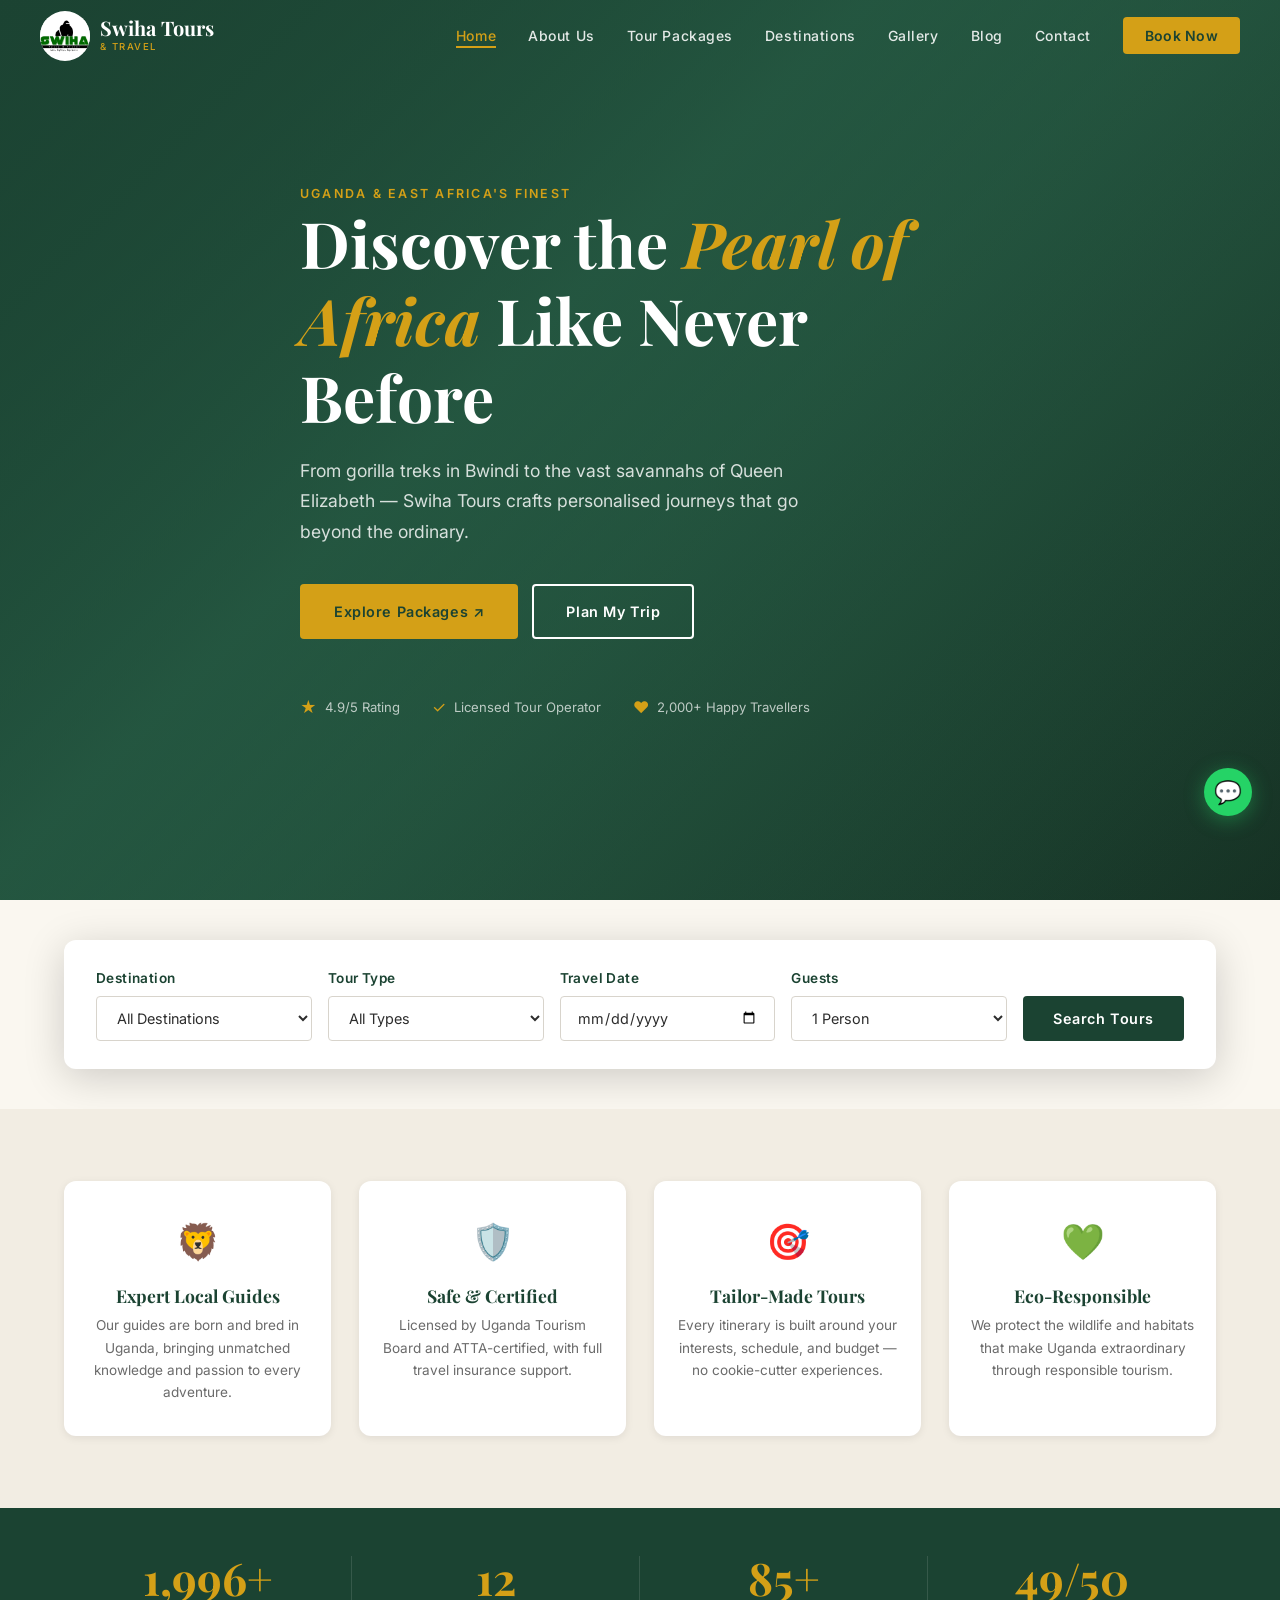
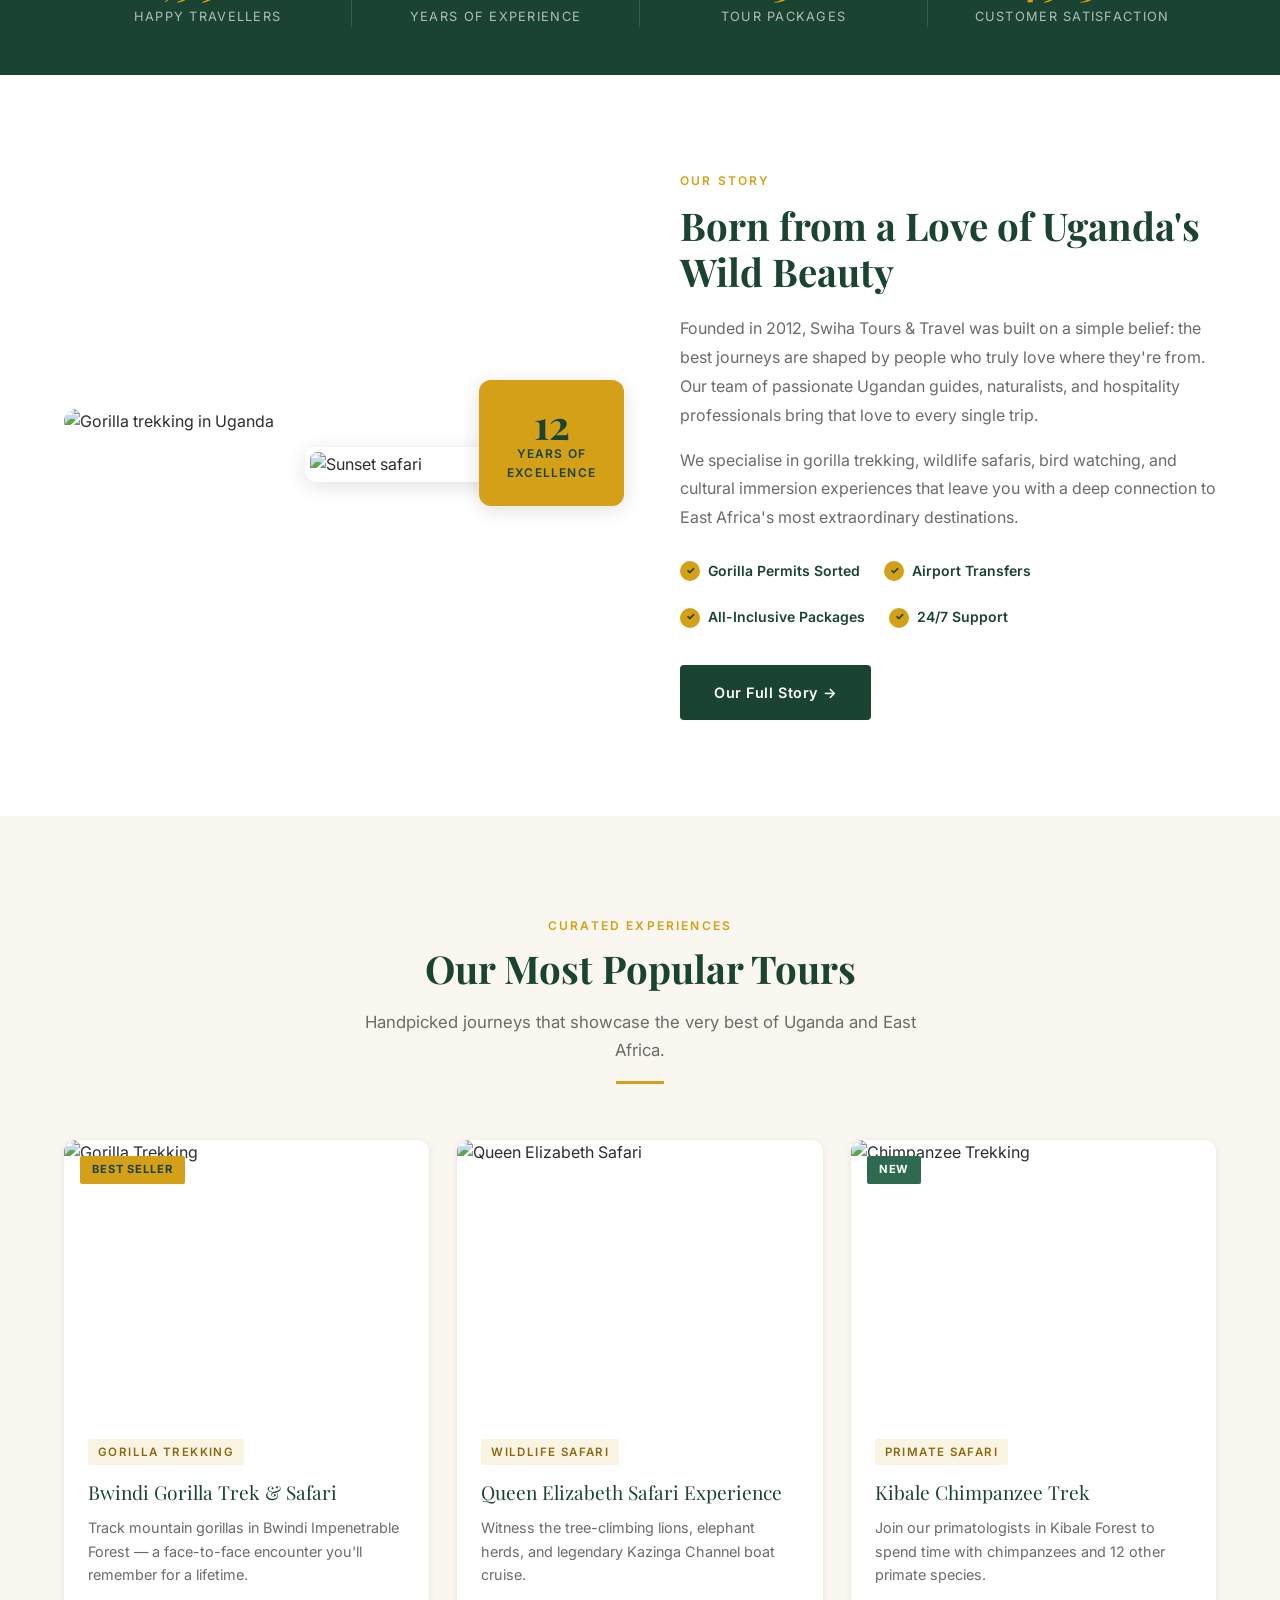
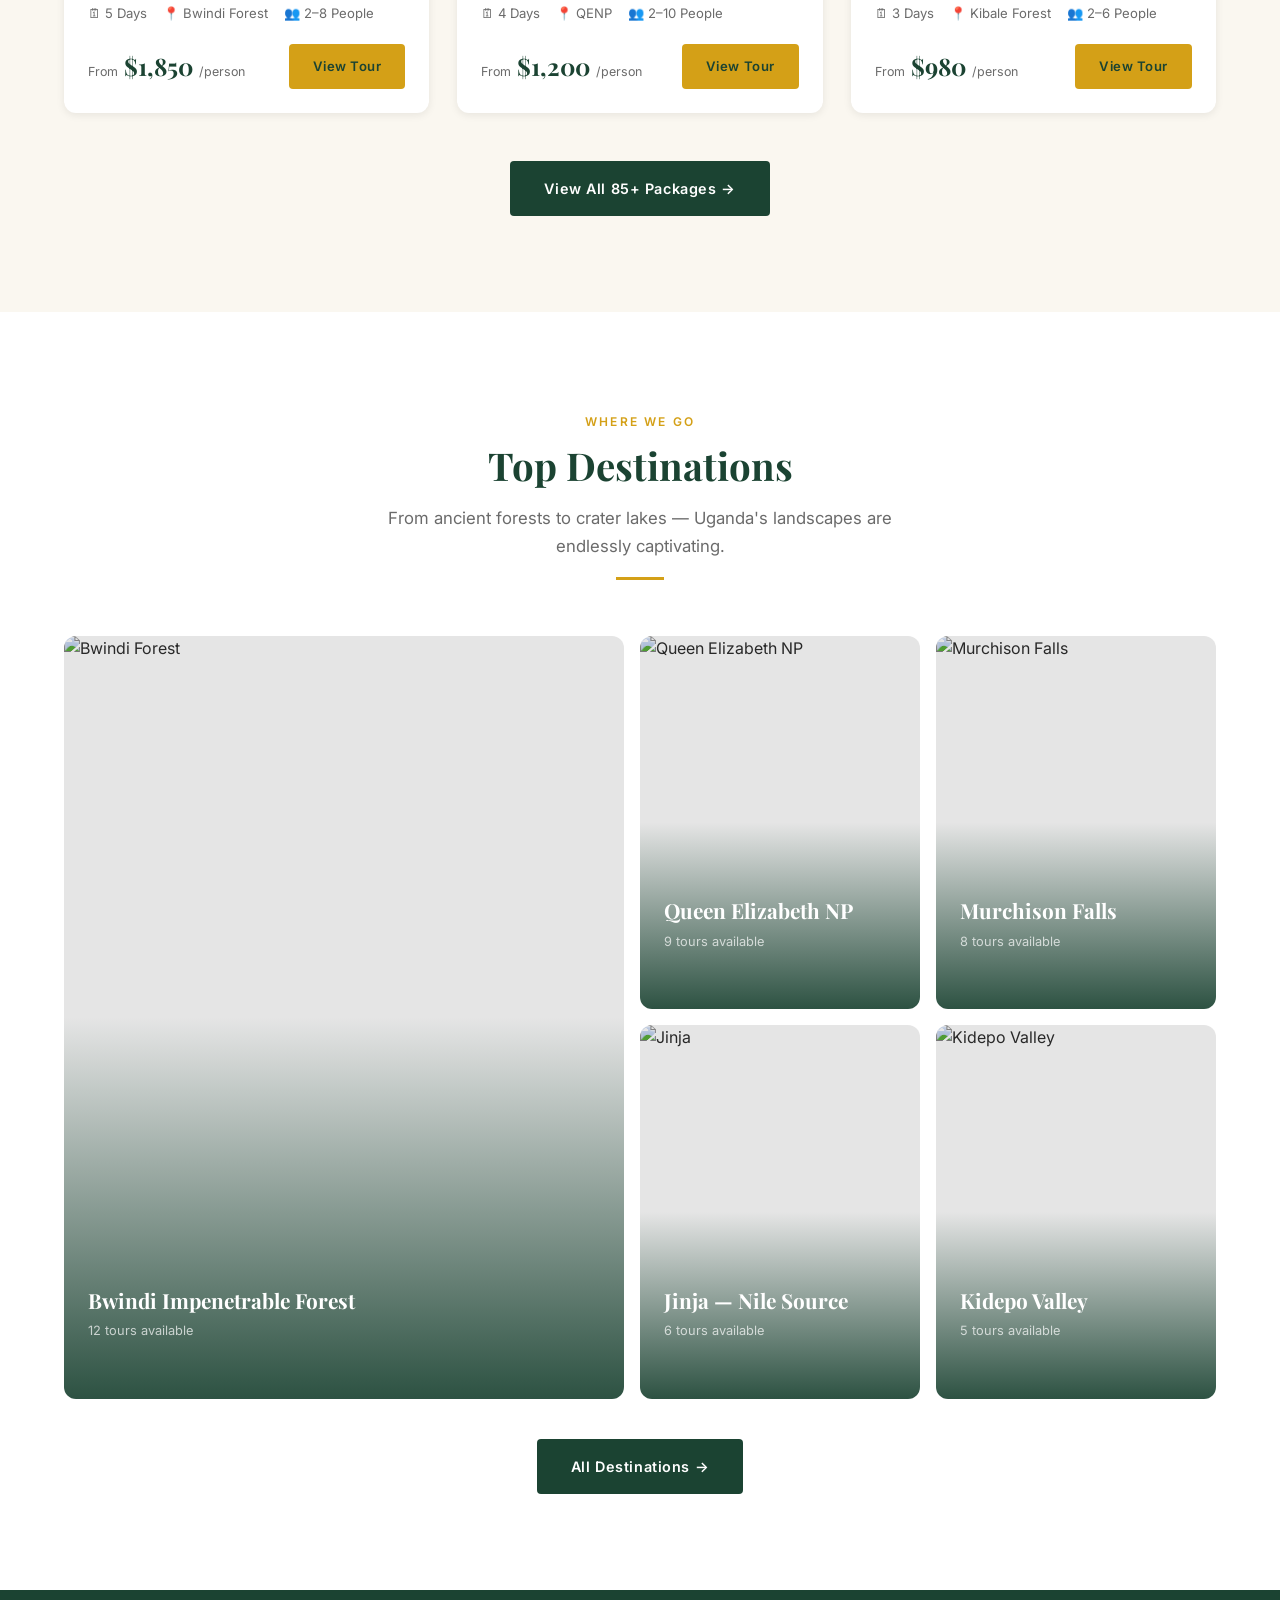
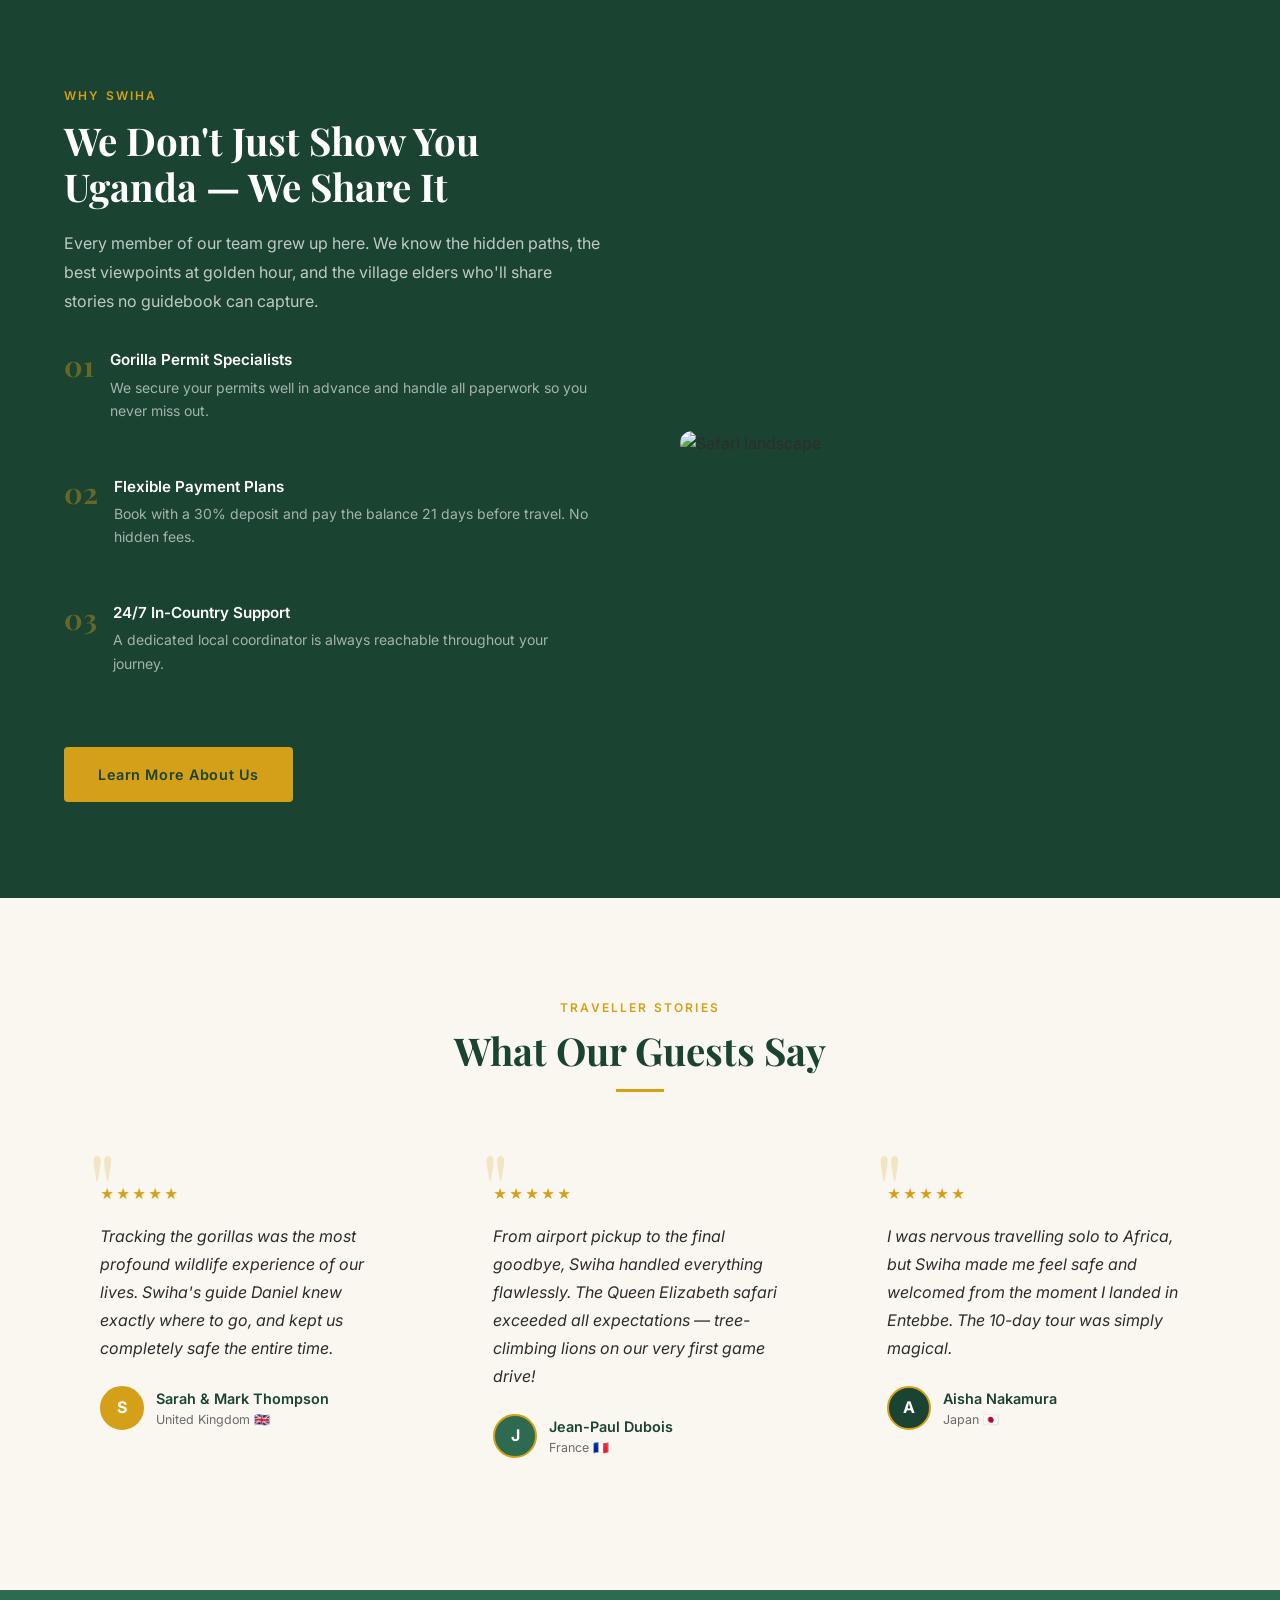
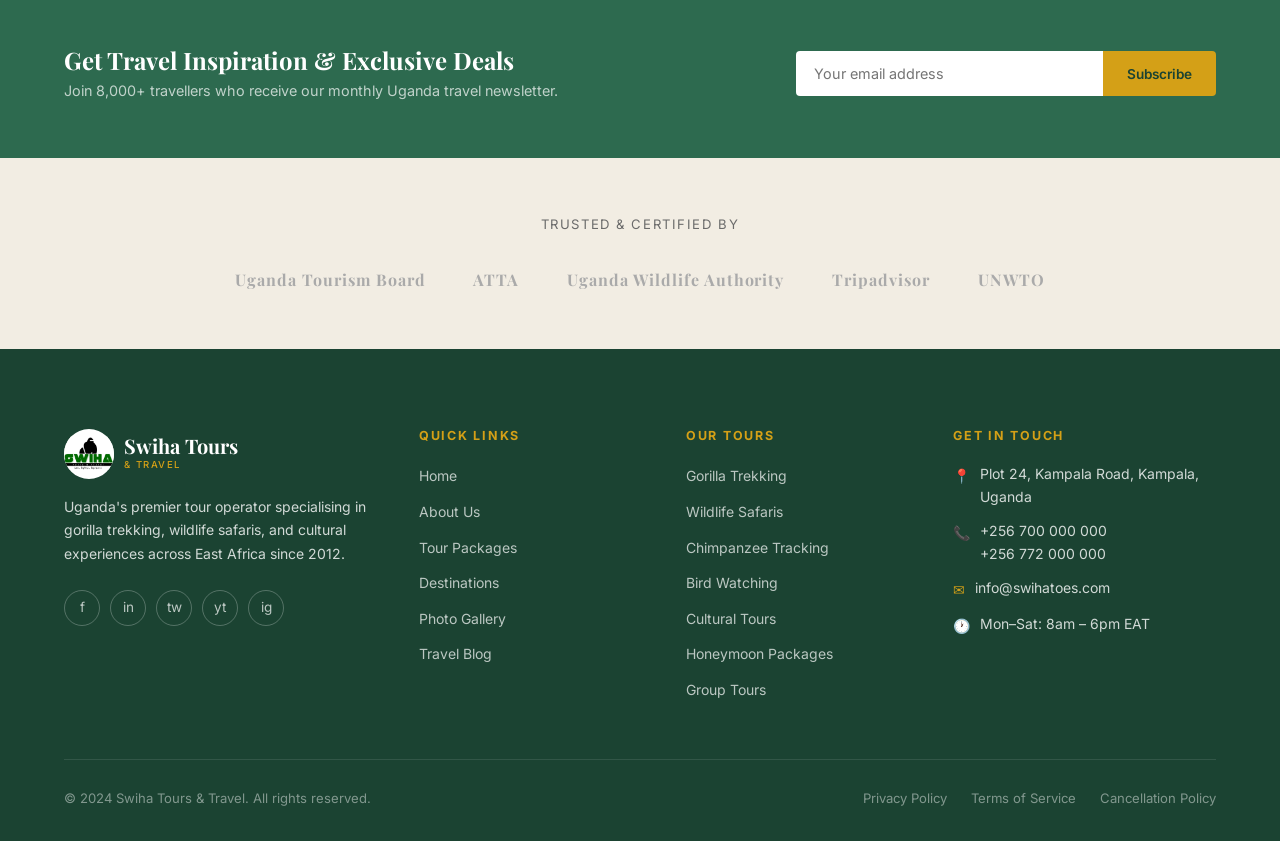
==== commit 94fb8d03: "testing UI" ====
--- a/index.html
+++ b/index.html
@@ -589,7 +589,7 @@
     <div class="footer-grid">
       <div class="footer-brand">
         <a href="index.html" class="logo">
-          <div class="logo-icon">🦍</div>
+          <div class="logo-icon"><img src="static/images/logo.jpg"></div>
           <div>
             <div class="logo-text">Swiha Tours</div>
             <div class="logo-sub">& Travel</div>
